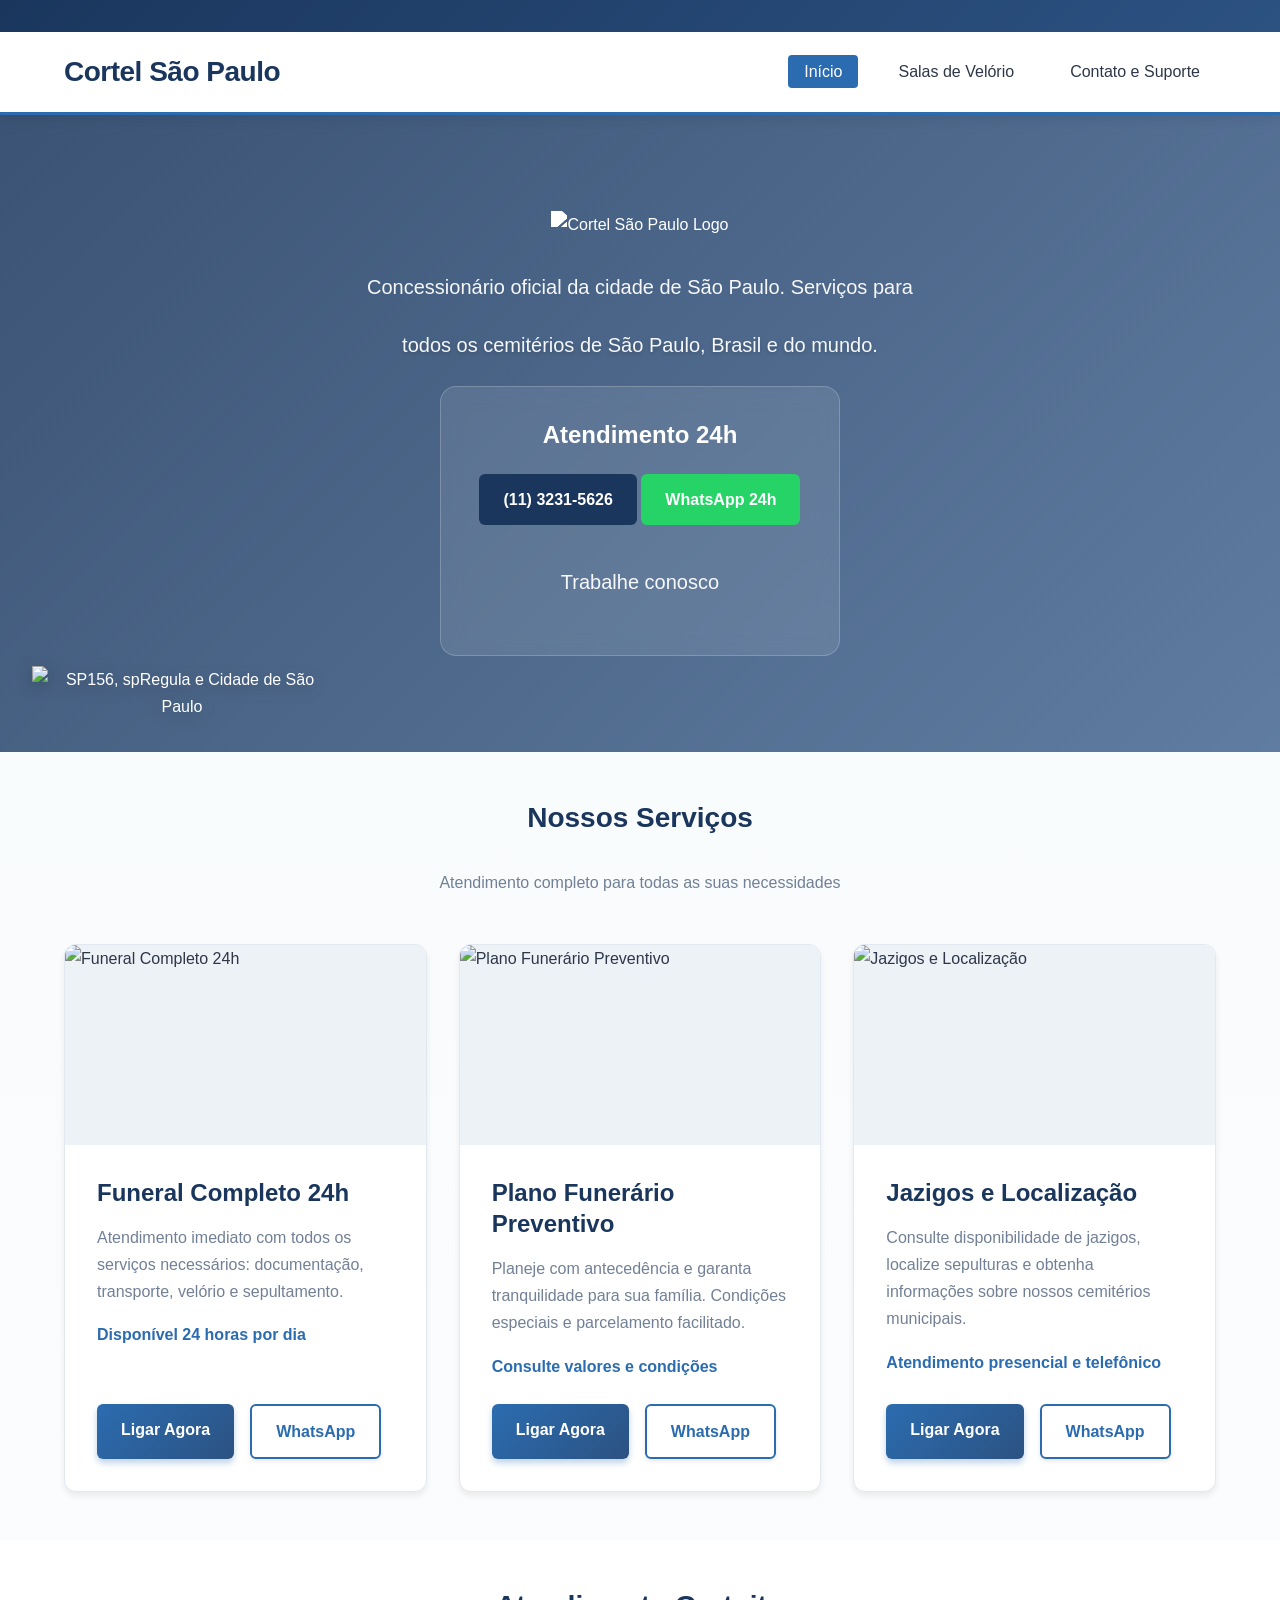
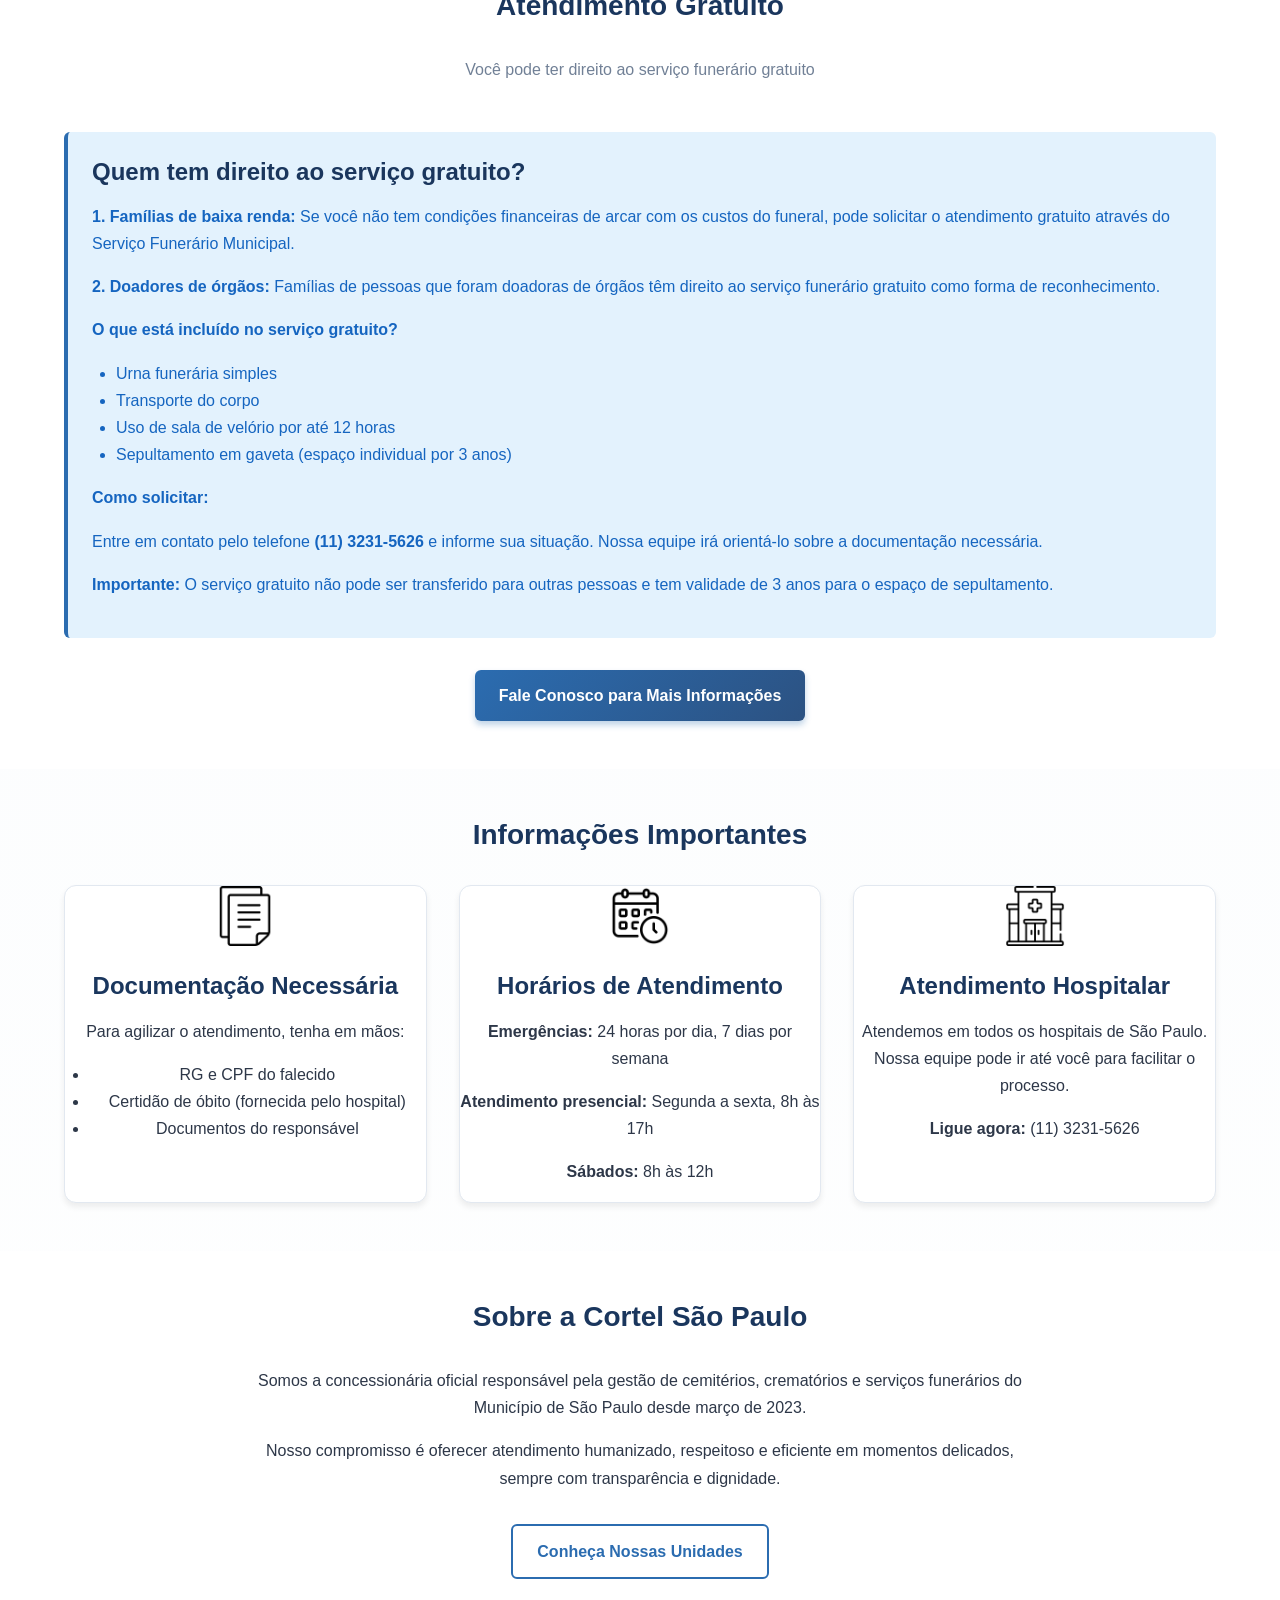
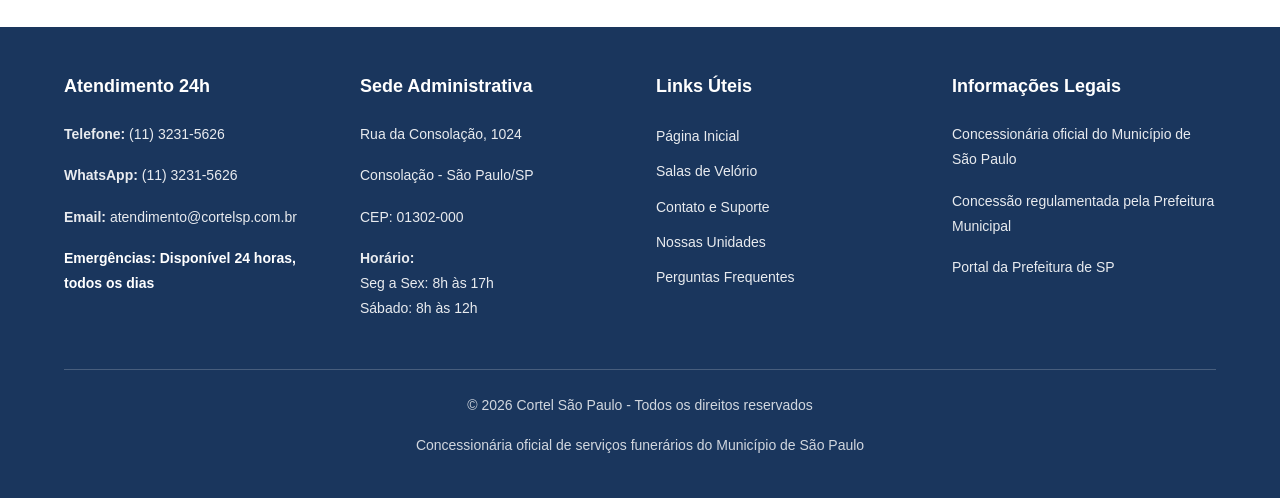
==== index.html @ e020be6f "The First Commit" ====
<!DOCTYPE html>
<html lang="pt-BR">
<head>
    <meta charset="UTF-8">
    <meta name="viewport" content="width=device-width, initial-scale=1.0">
    <meta name="description" content="Cortel São Paulo - Serviços funerários com dignidade e respeito. Atendimento 24h, salas de velório e cemitérios municipais.">
    <link rel="icon" type="logo-favicon" href="https://cortel.com.br/wp-content/uploads/2025/05/cortel.png">
    <title>Cortel São Paulo - Serviços Funerários 24h</title>
    <link rel="stylesheet" href="css/styles.css">
</head>
<body>
    <!-- Header com informações de emergência visíveis -->
    <header>
        <div class="header-top">
            <div class="container">
            </div>
        </div>
        
        <div class="header-main">
            <div class="container">
                <div class="header-content">
                    <a href="index.html" class="logo">Cortel São Paulo</a>
                    
                    <button class="menu-toggle" id="menuToggle" aria-label="Abrir menu de navegação">
                        ☰
                    </button>
                    
                    <nav id="mainNav">
                        <ul>
                            <li><a href="index.html" class="active">Início</a></li>
                            <li><a href="salas-velorio.html">Salas de Velório</a></li>
                            <li><a href="contato.html">Contato e Suporte</a></li>
                        </ul>
                    </nav>
                </div>
            </div>
        </div>
    </header>

    <!-- Hero Section com Imagem de São Paulo -->
    <section class="hero hero-home">
        <div class="hero-overlay"></div>
        <div class="container">
            <div class="hero-logo">
                <img src="https://pages.greatpages.com.br/funeraria.cortelsp.com.br-siteoficial/1771962495/imagens/desktop/3347356_1_175933229168dd47c389d49968148002.svg" alt="Cortel São Paulo Logo" class="logo-image">
            </div>
            <p class="hero-subtitle">Concessionário oficial da cidade de São Paulo. Serviços para</p>
            <p class="hero-highlight">todos os cemitérios de São Paulo, Brasil e do mundo.</p>
            
            <div class="hero-cta-box">
                <h3>Atendimento 24h</h3>
                <a href="tel:1132315626" class="btn btn-hero-primary">(11) 3231-5626</a>
                <a href="https://wa.me/551132315626" class="btn btn-hero-secondary" target="_blank">WhatsApp 24h</a>
                <p class="hero-cta-footer">Trabalhe conosco</p>
            </div>
        </div>
        
        <!-- Selos Institucionais Oficiais -->
        <div class="hero-badges-official">
            <img src="https://pages.greatpages.com.br/funeraria.cortelsp.com.br-siteoficial/1771962495/imagens/desktop/3347356_1_175933229168dd47c38a7f0438241953.png" alt="SP156, spRegula e Cidade de São Paulo" class="badges-image">
        </div>
    </section>

    <!-- Serviços Principais - CTAs Consistentes (Resolve violação #04) -->
    <section>
        <div class="container">
            <h2 class="section-title">Nossos Serviços</h2>
            <p class="section-subtitle">Atendimento completo para todas as suas necessidades</p>
            
            <div class="servicos-grid">
                <!-- Card 1: Funeral Completo -->
                <div class="servico-card">
                    <div class="servico-image">
                        <img src="https://cortelsp.com.br/wp-content/uploads/2024/09/Servico-Funerario-24h-Atendimento-em-todas-as-regioes-e-cemiterios-da-cidade-de-Sao-Paulo-1.png" alt="Funeral Completo 24h" class="card-image">
                    </div>
                    <div class="servico-content">
                        <h3>Funeral Completo 24h</h3>
                        <p>Atendimento imediato com todos os serviços necessários: documentação, transporte, velório e sepultamento.</p>
                        <p class="servico-destaque">Disponível 24 horas por dia</p>
                        <div class="btn-group">
                            <a href="tel:1132315626" class="btn btn-primary">Ligar Agora</a>
                            <a href="https://wa.me/551132315626" class="btn btn-secondary" target="_blank">WhatsApp</a>
                        </div>
                    </div>
                </div>

                <!-- Card 2: Plano Preventivo -->
                <div class="servico-card">
                    <div class="servico-image">
                        <img src="https://encrypted-tbn0.gstatic.com/images?q=tbn:ANd9GcTNjcQSMBar0kdFXKbkwDCi9DPhVMmVzUhusQ&s" alt="Plano Funerário Preventivo" class="card-image">
                    </div>
                    <div class="servico-content">
                        <h3>Plano Funerário Preventivo</h3>
                        <p>Planeje com antecedência e garanta tranquilidade para sua família. Condições especiais e parcelamento facilitado.</p>
                        <p class="servico-destaque">Consulte valores e condições</p>
                        <div class="btn-group">
                            <a href="tel:1132315626" class="btn btn-primary">Ligar Agora</a>
                            <a href="https://wa.me/551132315626" class="btn btn-secondary" target="_blank">WhatsApp</a>
                        </div>
                    </div>
                </div>

                <!-- Card 3: Jazigos -->
                <div class="servico-card">
                    <div class="servico-image">
                        <img src="https://cortel.com.br/wp-content/uploads/2020/07/FOTO-ANDRE-TELLES-6758-CEMITERIO-DA-BPENITENCIA-03-JAN-2018-1-1.png" alt="Jazigos e Localização" class="card-image">
                    </div>
                    <div class="servico-content">
                        <h3>Jazigos e Localização</h3>
                        <p>Consulte disponibilidade de jazigos, localize sepulturas e obtenha informações sobre nossos cemitérios municipais.</p>
                        <p class="servico-destaque">Atendimento presencial e telefônico</p>
                        <div class="btn-group">
                            <a href="tel:1132315626" class="btn btn-primary">Ligar Agora</a>
                            <a href="https://wa.me/551132315626" class="btn btn-secondary" target="_blank">WhatsApp</a>
                        </div>
                    </div>
                </div>
            </div>
        </div>
    </section>

    <!-- Informações sobre Gratuidade - Linguagem Clara (Resolve violação #03) -->
    <section style="background-color: #fff;">
        <div class="container">
            <h2 class="section-title">Atendimento Gratuito</h2>
            <p class="section-subtitle">Você pode ter direito ao serviço funerário gratuito</p>
            
            <div class="alerta alerta-info">
                <h3>Quem tem direito ao serviço gratuito?</h3>
                <p><strong>1. Famílias de baixa renda:</strong> Se você não tem condições financeiras de arcar com os custos do funeral, pode solicitar o atendimento gratuito através do Serviço Funerário Municipal.</p>
                
                <p><strong>2. Doadores de órgãos:</strong> Famílias de pessoas que foram doadoras de órgãos têm direito ao serviço funerário gratuito como forma de reconhecimento.</p>
                
                <p><strong>O que está incluído no serviço gratuito?</strong></p>
                <ul style="margin-left: 1.5rem; margin-bottom: 1rem;">
                    <li>Urna funerária simples</li>
                    <li>Transporte do corpo</li>
                    <li>Uso de sala de velório por até 12 horas</li>
                    <li>Sepultamento em gaveta (espaço individual por 3 anos)</li>
                </ul>
                
                <p><strong>Como solicitar:</strong></p>
                <p>Entre em contato pelo telefone <strong>(11) 3231-5626</strong> e informe sua situação. Nossa equipe irá orientá-lo sobre a documentação necessária.</p>
                
                <p style="margin-top: 1rem;"><strong>Importante:</strong> O serviço gratuito não pode ser transferido para outras pessoas e tem validade de 3 anos para o espaço de sepultamento.</p>
            </div>
            
            <div style="text-align: center; margin-top: 2rem;">
                <a href="contato.html" class="btn btn-primary">Fale Conosco para Mais Informações</a>
            </div>
        </div>
    </section>

    <!-- Informações Importantes -->
    <section>
        <div class="container">
            <h2 class="section-title">Informações Importantes</h2>
            
            <div class="servicos-grid">
                <div class="servico-card info-card">
                    <img src="assets/images/file.png" alt="Ícone Documento" class="info-icon">
                    <h3>Documentação Necessária</h3>
                    <p>Para agilizar o atendimento, tenha em mãos:</p>
                    <ul style="margin-left: 1.5rem;">
                        <li>RG e CPF do falecido</li>
                        <li>Certidão de óbito (fornecida pelo hospital)</li>
                        <li>Documentos do responsável</li>
                    </ul>
                </div>

                <div class="servico-card info-card">
                    <img src="assets/images/schedule.png" alt="Ícone Relógio" class="info-icon">
                    <h3>Horários de Atendimento</h3>
                    <p><strong>Emergências:</strong> 24 horas por dia, 7 dias por semana</p>
                    <p><strong>Atendimento presencial:</strong> Segunda a sexta, 8h às 17h</p>
                    <p><strong>Sábados:</strong> 8h às 12h</p>
                </div>

                <div class="servico-card info-card">
                    <img src="assets/images/hospital.png" alt="Ícone Hospital" class="info-icon">
                    <h3>Atendimento Hospitalar</h3>
                    <p>Atendemos em todos os hospitais de São Paulo. Nossa equipe pode ir até você para facilitar o processo.</p>
                    <p><strong>Ligue agora:</strong> (11) 3231-5626</p>
                </div>
            </div>
        </div>
    </section>

    <!-- Sobre a Cortel - Conteúdo Reduzido (Resolve violação #08) -->
    <section style="background-color: #fff;">
        <div class="container">
            <h2 class="section-title">Sobre a Cortel São Paulo</h2>
            <div style="max-width: 800px; margin: 0 auto; text-align: center;">
                <p>Somos a concessionária oficial responsável pela gestão de cemitérios, crematórios e serviços funerários do Município de São Paulo desde março de 2023.</p>
                <p>Nosso compromisso é oferecer atendimento humanizado, respeitoso e eficiente em momentos delicados, sempre com transparência e dignidade.</p>
                <div style="margin-top: 2rem;">
                    <a href="contato.html" class="btn btn-outline">Conheça Nossas Unidades</a>
                </div>
            </div>
        </div>
    </section>

    <!-- Footer Completo (Resolve violação #10) -->
    <footer>
        <div class="container">
            <div class="footer-content">
                <!-- Contato de Emergência -->
                <div class="footer-section">
                    <h3>Atendimento 24h</h3>
                    <p><strong>Telefone:</strong> (11) 3231-5626</p>
                    <p><strong>WhatsApp:</strong> (11) 3231-5626</p>
                    <p><strong>Email:</strong> atendimento@cortelsp.com.br</p>
                    <p style="margin-top: 1rem; color: #fff; font-weight: 600;">
                        Emergências: Disponível 24 horas, todos os dias
                    </p>
                </div>

                <!-- Endereço Principal -->
                <div class="footer-section">
                    <h3>Sede Administrativa</h3>
                    <p>Rua da Consolação, 1024</p>
                    <p>Consolação - São Paulo/SP</p>
                    <p>CEP: 01302-000</p>
                    <p style="margin-top: 1rem;">
                        <strong>Horário:</strong><br>
                        Seg a Sex: 8h às 17h<br>
                        Sábado: 8h às 12h
                    </p>
                </div>

                <!-- Links Úteis -->
                <div class="footer-section">
                    <h3>Links Úteis</h3>
                    <ul>
                        <li><a href="index.html">Página Inicial</a></li>
                        <li><a href="salas-velorio.html">Salas de Velório</a></li>
                        <li><a href="contato.html">Contato e Suporte</a></li>
                        <li><a href="contato.html#localizacao">Nossas Unidades</a></li>
                        <li><a href="contato.html#faq">Perguntas Frequentes</a></li>
                    </ul>
                </div>

                <!-- Informações Legais -->
                <div class="footer-section">
                    <h3>Informações Legais</h3>
                    <p>Concessionária oficial do Município de São Paulo</p>
                    <p>Concessão regulamentada pela Prefeitura Municipal</p>
                    <p style="margin-top: 1rem;">
                        <a href="https://www.prefeitura.sp.gov.br" target="_blank">Portal da Prefeitura de SP</a>
                    </p>
                </div>
            </div>

            <div class="footer-bottom">
                <p>&copy; 2026 Cortel São Paulo - Todos os direitos reservados</p>
                <p>Concessionária oficial de serviços funerários do Município de São Paulo</p>
            </div>
        </div>
    </footer>

    <script src="js/main.js"></script>
</body>
</html>
---- css/styles.css ----
/* ===================================
   CortelSP 2.0 - Redesign Heurístico
   Estilos Globais - Layout Melhorado
   =================================== */

/* Reset e Base */
* {
    margin: 0;
    padding: 0;
    box-sizing: border-box;
}

:root {
    /* Paleta de cores moderna e elegante */
    --cor-primaria: #1a365d;
    --cor-secundaria: #2c5282;
    --cor-destaque: #2b6cb0;
    --cor-destaque-hover: #2c5282;
    --cor-texto: #2d3748;
    --cor-texto-claro: #718096;
    --cor-fundo: #f7fafc;
    --cor-fundo-alt: #edf2f7;
    --cor-branco: #ffffff;
    --cor-borda: #e2e8f0;
    --cor-sucesso: #38a169;
    --cor-alerta: #e53e3e;
    --cor-gradiente-1: #1a365d;
    --cor-gradiente-2: #2c5282;
    
    /* Tipografia */
    --fonte-principal: 'Segoe UI', Tahoma, Geneva, Verdana, sans-serif;
    --tamanho-base: 16px;
    --tamanho-grande: 1.5rem;
    --tamanho-medio: 1.125rem;
    --tamanho-pequeno: 0.875rem;
    
    /* Espaçamentos */
    --espacamento-xs: 0.5rem;
    --espacamento-sm: 1rem;
    --espacamento-md: 1.5rem;
    --espacamento-lg: 2rem;
    --espacamento-xl: 3rem;
    
    /* Sombras */
    --sombra-leve: 0 2px 4px rgba(0,0,0,0.1);
    --sombra-media: 0 4px 8px rgba(0,0,0,0.15);

/* Cards de Informações com ícones */
.info-card {
    text-align: center;
}

.info-icon {
    width: 60px;
    height: 60px;
    margin: 0 auto 1.5rem;
    display: block;
    transition: transform 0.3s ease;
}

.info-card:hover .info-icon {
    transform: scale(1.1);
}

}

body {
    font-family: var(--fonte-principal);
    font-size: var(--tamanho-base);
    line-height: 1.7;
    color: var(--cor-texto);
    background: linear-gradient(to bottom, var(--cor-fundo) 0%, var(--cor-branco) 100%);
    min-height: 100vh;
}

/* Tipografia */
h1, h2, h3, h4, h5, h6 {
    color: var(--cor-primaria);
    font-weight: 600;
    line-height: 1.3;
    margin-bottom: var(--espacamento-sm);
}

h1 { font-size: 2rem; }
h2 { font-size: 1.75rem; }
h3 { font-size: 1.5rem; }
h4 { font-size: 1.25rem; }

p {
    margin-bottom: var(--espacamento-sm);
}

a {
    color: var(--cor-destaque);
    text-decoration: none;
    transition: color 0.3s ease;
}

a:hover {
    color: var(--cor-primaria);
    text-decoration: underline;
}

/* Container */
.container {
    max-width: 1200px;
    margin: 0 auto;
    padding: 0 var(--espacamento-md);
}

/* Header e Navegação - Design Melhorado */
header {
    background-color: var(--cor-branco);
    box-shadow: 0 4px 12px rgba(0, 0, 0, 0.08);
    position: sticky;
    top: 0;
    z-index: 1000;
    border-bottom: 3px solid var(--cor-destaque);
}

.header-top {
    background: linear-gradient(135deg, var(--cor-gradiente-1) 0%, var(--cor-gradiente-2) 100%);
    color: var(--cor-branco);
    padding: var(--espacamento-sm) 0;
    font-size: var(--tamanho-pequeno);
}

.header-top .container {
    display: flex;
    justify-content: space-between;
    align-items: center;
    flex-wrap: wrap;
}

.emergencia {
    display: flex;
    align-items: center;
    gap: var(--espacamento-xs);
    font-weight: 600;
}

.emergencia-icon {
    font-size: 1.2rem;
}

.header-main {
    padding: var(--espacamento-sm) 0;
}

.header-content {
    display: flex;
    justify-content: space-between;
    align-items: center;
}

.logo {
    font-size: 1.75rem;
    font-weight: 800;
    color: var(--cor-primaria);
    letter-spacing: -0.5px;
    transition: all 0.3s ease;
}

.logo:hover {
    text-decoration: none;
    color: var(--cor-destaque);
    transform: scale(1.02);
}

nav ul {
    display: flex;
    list-style: none;
    gap: var(--espacamento-md);
}

nav a {
    color: var(--cor-texto);
    font-weight: 500;
    padding: var(--espacamento-xs) var(--espacamento-sm);
    border-radius: 4px;
    transition: all 0.3s ease;
}

nav a:hover,
nav a.active {
    background-color: var(--cor-destaque);
    color: var(--cor-branco);
    text-decoration: none;
}

/* Menu Mobile */
.menu-toggle {
    display: none;
    background: none;
    border: none;
    font-size: 1.5rem;
    cursor: pointer;
    color: var(--cor-primaria);
}

/* Hero Section - Design Moderno com Imagem */
.hero {
    background: linear-gradient(135deg, var(--cor-gradiente-1) 0%, var(--cor-gradiente-2) 100%);
    color: var(--cor-branco);
    padding: 4rem 0;
    text-align: center;
    position: relative;
    overflow: hidden;
}

.hero-home {
    background: url('https://pages.greatpages.com.br/funeraria.cortelsp.com.br-siteoficial/1771962495/imagens/desktop/3347356_1_175933229168dd47c3885c6.jpg') center/cover no-repeat;
    min-height: 600px;
    display: flex;
    align-items: center;
    padding: 6rem 0;
}

.hero-overlay {
    position: absolute;
    top: 0;
    left: 0;
    right: 0;
    bottom: 0;
    background: linear-gradient(135deg, rgba(26, 54, 93, 0.85) 0%, rgba(44, 82, 130, 0.75) 100%);
    z-index: 1;
}

.hero .container {
    position: relative;
    z-index: 2;
}

.hero-logo {
    display: flex;
    align-items: center;
    justify-content: center;
    margin-bottom: 2rem;
}

.logo-image {
    max-width: 250px;
    height: auto;
    filter: brightness(0) invert(1);
    transition: transform 0.3s ease;
}

.logo-image:hover {
    transform: scale(1.05);
}

.hero h1 {
    color: var(--cor-branco);
    font-size: 3.5rem;
    margin-bottom: var(--espacamento-md);
    font-weight: 800;
    letter-spacing: -1px;
    text-shadow: 0 4px 8px rgba(0,0,0,0.3);
}

.hero-subtitle {
    font-size: 1.25rem;
    margin-bottom: 0.5rem;
    opacity: 0.95;
    font-weight: 300;
}

.hero-highlight {
    font-size: 1.5rem;
    margin-bottom: 3rem;
    font-weight: 600;
    text-shadow: 0 2px 4px rgba(0,0,0,0.2);
}

.hero-cta-box {
    background: rgba(255, 255, 255, 0.1);
    backdrop-filter: blur(10px);
    border-radius: 16px;
    padding: 2rem;
    max-width: 400px;
    margin: 0 auto;
    border: 1px solid rgba(255, 255, 255, 0.2);
}

.hero-cta-box h3 {
    color: var(--cor-branco);
    font-size: 1.5rem;
    margin-bottom: 1.5rem;
    font-weight: 600;
}

.btn-hero-primary {
    background: #1a365d;
    color: var(--cor-branco);
    padding: 1rem 2rem;
    font-size: 1.25rem;
    font-weight: 700;
    border-radius: 50px;
    display: block;
    margin-bottom: 1rem;
    border: 2px solid var(--cor-branco);
    transition: all 0.3s ease;
}

.btn-hero-primary:hover {
    background: var(--cor-branco);
    color: #1a365d;
    transform: translateY(-2px);
    box-shadow: 0 8px 16px rgba(0,0,0,0.3);
}

.btn-hero-secondary {
    background: #25d366;
    color: var(--cor-branco);
    padding: 1rem 2rem;
    font-size: 1.125rem;
    font-weight: 600;
    border-radius: 50px;
    display: block;
    transition: all 0.3s ease;
}

.btn-hero-secondary:hover {
    background: #20bd5a;
    transform: translateY(-2px);
    box-shadow: 0 8px 16px rgba(0,0,0,0.3);
}

.hero-cta-footer {
    margin-top: 1.5rem;
    font-size: 0.875rem;
    opacity: 0.9;
    cursor: pointer;
    transition: opacity 0.3s ease;
}

.hero-cta-footer:hover {
    opacity: 1;
    text-decoration: underline;
}

.hero p {
    font-size: 1.25rem;
    margin-bottom: var(--espacamento-md);
    opacity: 0.95;
    font-weight: 300;
}

/* Selos Institucionais Oficiais no Hero */
.hero-badges-official {
    position: absolute;
    bottom: 2rem;
    left: 2rem;
    z-index: 3;
    transition: transform 0.3s ease;
}

.hero-badges-official:hover {
    transform: scale(1.05);
}

.badges-image {
    max-width: 300px;
    height: auto;
    display: block;
    filter: drop-shadow(0 4px 8px rgba(0, 0, 0, 0.2));
}

/* Seções */
section {
    padding: var(--espacamento-xl) 0;
}

.section-title {
    text-align: center;
    margin-bottom: var(--espacamento-lg);
}

.section-subtitle {
    text-align: center;
    color: var(--cor-texto-claro);
    margin-bottom: var(--espacamento-xl);
}

/* Cards de Serviços */
.servicos-grid {
    display: grid;
    grid-template-columns: repeat(auto-fit, minmax(300px, 1fr));
    gap: var(--espacamento-lg);
    margin-top: var(--espacamento-lg);
}

.servico-card {
    background: var(--cor-branco);
    border-radius: 12px;
    box-shadow: 0 4px 6px rgba(0, 0, 0, 0.07);
    transition: all 0.3s cubic-bezier(0.4, 0, 0.2, 1);
    border: 1px solid var(--cor-borda);
    overflow: hidden;
    display: flex;
    flex-direction: column;
}

.servico-card:hover {
    transform: translateY(-8px);
    box-shadow: 0 12px 24px rgba(0, 0, 0, 0.15);
    border-color: var(--cor-destaque);
}

/* Imagem no topo do card */
.servico-image {
    width: 100%;
    height: 200px;
    overflow: hidden;
    position: relative;
    background: var(--cor-fundo-alt);
}

.card-image {
    width: 100%;
    height: 100%;
    object-fit: cover;
    transition: transform 0.3s ease;
}

.servico-card:hover .card-image {
    transform: scale(1.05);
}

/* Conteúdo do card */
.servico-content {
    padding: var(--espacamento-lg);
    flex: 1;
    display: flex;
    flex-direction: column;
}

.servico-content h3 {
    margin-bottom: var(--espacamento-sm);
    color: var(--cor-primaria);
}

.servico-content p {
    color: var(--cor-texto-claro);
    margin-bottom: var(--espacamento-sm);
    flex: 1;
}

.servico-destaque {
    font-weight: 600;
    color: var(--cor-destaque) !important;
    margin-bottom: var(--espacamento-md) !important;
}

.servico-content .btn-group {
    margin-top: auto;
}

/* Botões - CTAs Consistentes (Resolve violação #04) */
.btn {
    display: inline-block;
    padding: 12px 24px;
    font-size: var(--tamanho-base);
    font-weight: 600;
    text-align: center;
    text-decoration: none;
    border-radius: 6px;
    border: none;
    cursor: pointer;
    transition: all 0.3s ease;
    min-width: 44px; /* Acessibilidade mobile */
    min-height: 44px;
}

.btn-primary {
    background: linear-gradient(135deg, var(--cor-destaque) 0%, var(--cor-destaque-hover) 100%);
    color: var(--cor-branco);
    box-shadow: 0 4px 6px rgba(43, 108, 176, 0.3);
}

.btn-primary:hover {
    background: linear-gradient(135deg, var(--cor-destaque-hover) 0%, var(--cor-primaria) 100%);
    text-decoration: none;
    transform: translateY(-2px);
    box-shadow: 0 6px 12px rgba(43, 108, 176, 0.4);
}

.btn-secondary {
    background: var(--cor-branco);
    color: var(--cor-destaque);
    border: 2px solid var(--cor-destaque);
    box-shadow: 0 2px 4px rgba(0, 0, 0, 0.1);
}

.btn-secondary:hover {
    background: var(--cor-destaque);
    color: var(--cor-branco);
    text-decoration: none;
    transform: translateY(-2px);
    box-shadow: 0 4px 8px rgba(43, 108, 176, 0.3);
}

.btn-outline {
    background-color: transparent;
    border: 2px solid var(--cor-destaque);
    color: var(--cor-destaque);
}

.btn-outline:hover {
    background-color: var(--cor-destaque);
    color: var(--cor-branco);
    text-decoration: none;
}

.btn-group {
    display: flex;
    gap: var(--espacamento-sm);
    flex-wrap: wrap;
}

/* Informações de Contato - Labels Claros (Resolve violação #07) */
.contato-info {
    background: var(--cor-branco);
    padding: var(--espacamento-lg);
    border-radius: 8px;
    box-shadow: var(--sombra-leve);
    margin-bottom: var(--espacamento-md);
}

.contato-item {
    display: flex;
    align-items: flex-start;
    gap: var(--espacamento-sm);
    margin-bottom: var(--espacamento-md);
    padding: var(--espacamento-sm);
    border-left: 3px solid var(--cor-destaque);
}

.contato-item:last-child {
    margin-bottom: 0;
}

.contato-icon {
    font-size: 1.5rem;
    color: var(--cor-destaque);
    min-width: 30px;
}

.contato-detalhes h4 {
    margin-bottom: var(--espacamento-xs);
    color: var(--cor-primaria);
}

.contato-detalhes p {
    margin-bottom: var(--espacamento-xs);
    color: var(--cor-texto-claro);
}

.contato-detalhes strong {
    color: var(--cor-texto);
    font-size: var(--tamanho-medio);
}

/* Grid de Localização */
.localizacao-grid {
    display: grid;
    grid-template-columns: repeat(auto-fit, minmax(280px, 1fr));
    gap: var(--espacamento-md);
    margin-top: var(--espacamento-lg);
}

.local-card {
    background: var(--cor-branco);
    padding: var(--espacamento-md);
    border-radius: 8px;
    box-shadow: var(--sombra-leve);
}

.local-card h4 {
    color: var(--cor-primaria);
    margin-bottom: var(--espacamento-sm);
}

.local-card p {
    font-size: var(--tamanho-pequeno);
    color: var(--cor-texto-claro);
    margin-bottom: var(--espacamento-xs);
}

/* Galeria de Salas */
.galeria {
    display: grid;
    grid-template-columns: repeat(auto-fit, minmax(250px, 1fr));
    gap: var(--espacamento-md);
    margin-top: var(--espacamento-lg);
}

.galeria-item {
    position: relative;
    border-radius: 8px;
    overflow: hidden;
    box-shadow: var(--sombra-media);
    background: var(--cor-branco);
}

.galeria-imagem {
    width: 100%;
    height: 250px;
    background: linear-gradient(135deg, #e0e0e0 0%, #f5f5f5 100%);
    display: flex;
    align-items: center;
    justify-content: center;
    color: var(--cor-texto-claro);
    font-size: var(--tamanho-pequeno);
}

.galeria-info {
    padding: var(--espacamento-md);
}

.galeria-info h3 {
    font-size: var(--tamanho-medio);
    margin-bottom: var(--espacamento-xs);
}

.galeria-info p {
    font-size: var(--tamanho-pequeno);
    color: var(--cor-texto-claro);
}

/* Footer - Completo (Resolve violação #10) */
footer {
    background-color: var(--cor-primaria);
    color: var(--cor-branco);
    padding: var(--espacamento-xl) 0 var(--espacamento-md);
}

.footer-content {
    display: grid;
    grid-template-columns: repeat(auto-fit, minmax(250px, 1fr));
    gap: var(--espacamento-lg);
    margin-bottom: var(--espacamento-lg);
}

.footer-section h3 {
    color: var(--cor-branco);
    margin-bottom: var(--espacamento-md);
    font-size: var(--tamanho-medio);
}

.footer-section p,
.footer-section a {
    color: rgba(255, 255, 255, 0.9);
    font-size: var(--tamanho-pequeno);
    line-height: 1.8;
}

.footer-section a:hover {
    color: var(--cor-branco);
}

.footer-section ul {
    list-style: none;
}

.footer-section ul li {
    margin-bottom: var(--espacamento-xs);
}

.footer-bottom {
    border-top: 1px solid rgba(255, 255, 255, 0.2);
    padding-top: var(--espacamento-md);
    text-align: center;
    font-size: var(--tamanho-pequeno);
    color: rgba(255, 255, 255, 0.8);
}

/* Alertas e Avisos */
.alerta {
    padding: var(--espacamento-md);
    border-radius: 6px;
    margin-bottom: var(--espacamento-md);
    border-left: 4px solid;
}

.alerta-info {
    background-color: #e3f2fd;
    border-color: var(--cor-destaque);
    color: #1565c0;
}

.alerta-sucesso {
    background-color: #e8f5e9;
    border-color: var(--cor-sucesso);
    color: #2e7d32;
}

/* Responsividade Mobile-First */
@media (max-width: 768px) {
    :root {
        --tamanho-base: 15px;
    }
    
    .menu-toggle {
        display: block;
    }
    
    nav {
        display: none;
        position: absolute;
        top: 100%;
        left: 0;
        right: 0;
        background: var(--cor-branco);
        box-shadow: var(--sombra-media);
    }
    
    nav.active {
        display: block;
    }
    
    nav ul {
        flex-direction: column;
        gap: 0;
    }
    
    nav a {
        display: block;
        padding: var(--espacamento-md);
        border-bottom: 1px solid var(--cor-borda);
    }
    
    .hero h1 {
        font-size: 1.75rem;
    }
    
    .servicos-grid,
    .galeria,
    .localizacao-grid {
        grid-template-columns: 1fr;
    }
    
    .footer-content {
        grid-template-columns: 1fr;
    }
    
    .btn-group {
        flex-direction: column;
    }
    
    .btn {
        width: 100%;
    }
}

/* Acessibilidade */
.sr-only {
    position: absolute;
    width: 1px;
    height: 1px;
    padding: 0;
    margin: -1px;
    overflow: hidden;
    clip: rect(0, 0, 0, 0);
    white-space: nowrap;
    border-width: 0;
}

/* Estados de foco para acessibilidade */
a:focus,
button:focus,
input:focus,
textarea:focus {
    outline: 3px solid var(--cor-destaque);
    outline-offset: 2px;
}

/* Animações suaves */
@media (prefers-reduced-motion: reduce) {
    * {
        animation-duration: 0.01ms !important;
        animation-iteration-count: 1 !important;
        transition-duration: 0.01ms !important;
    }
}

/* Made with Bob */

/* Cards de Informações com placeholders para ícones */
.info-card {
    text-align: center;
}

.info-icon-placeholder {
    width: 60px;
    height: 60px;
    margin: 0 auto 1.5rem;
    border: 3px dashed var(--cor-destaque);
    border-radius: 50%;
    display: flex;
    align-items: center;
    justify-content: center;
    background: var(--cor-fundo-alt);
    transition: all 0.3s ease;
}

.info-card:hover .info-icon-placeholder {
    border-color: var(--cor-primaria);
    background: var(--cor-fundo);
    transform: scale(1.1);
}

.icon-hint {
    font-size: 0.75rem;
    color: var(--cor-texto-claro);
    font-weight: 600;
    text-align: center;
}
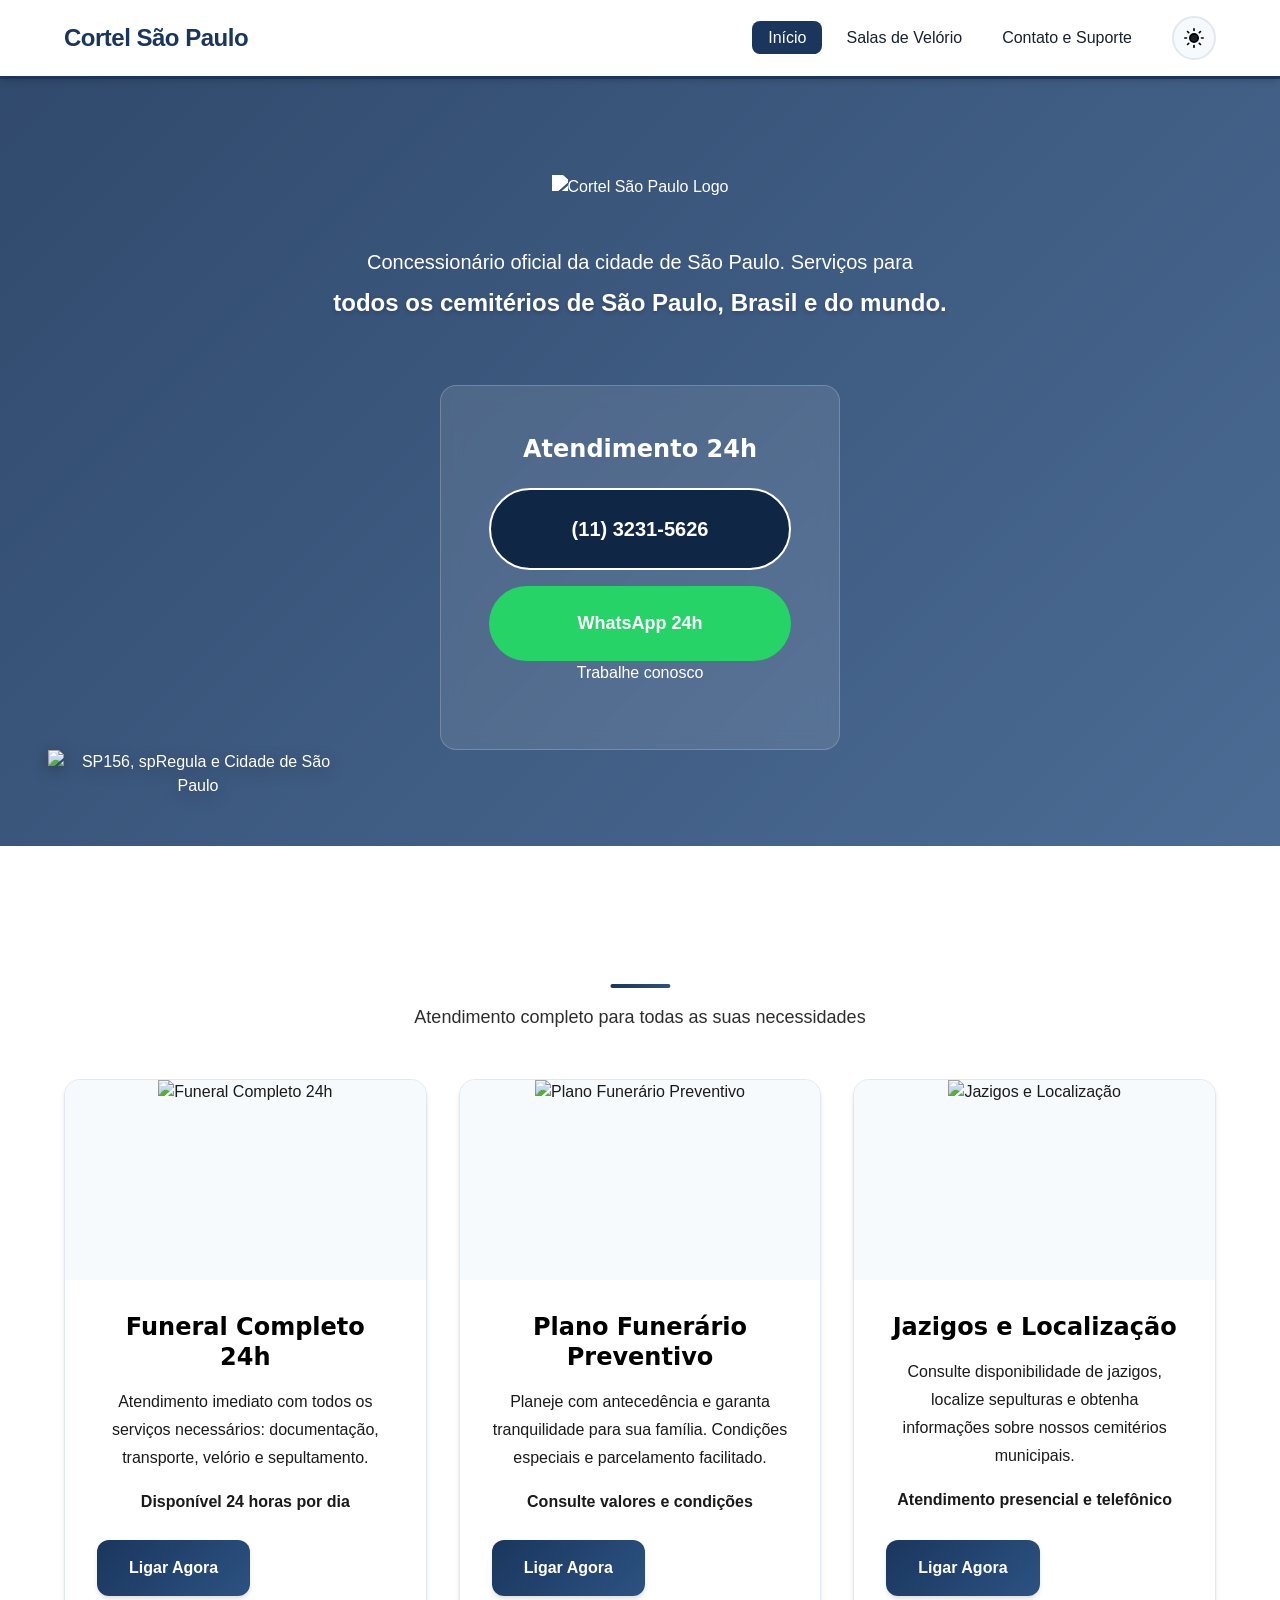
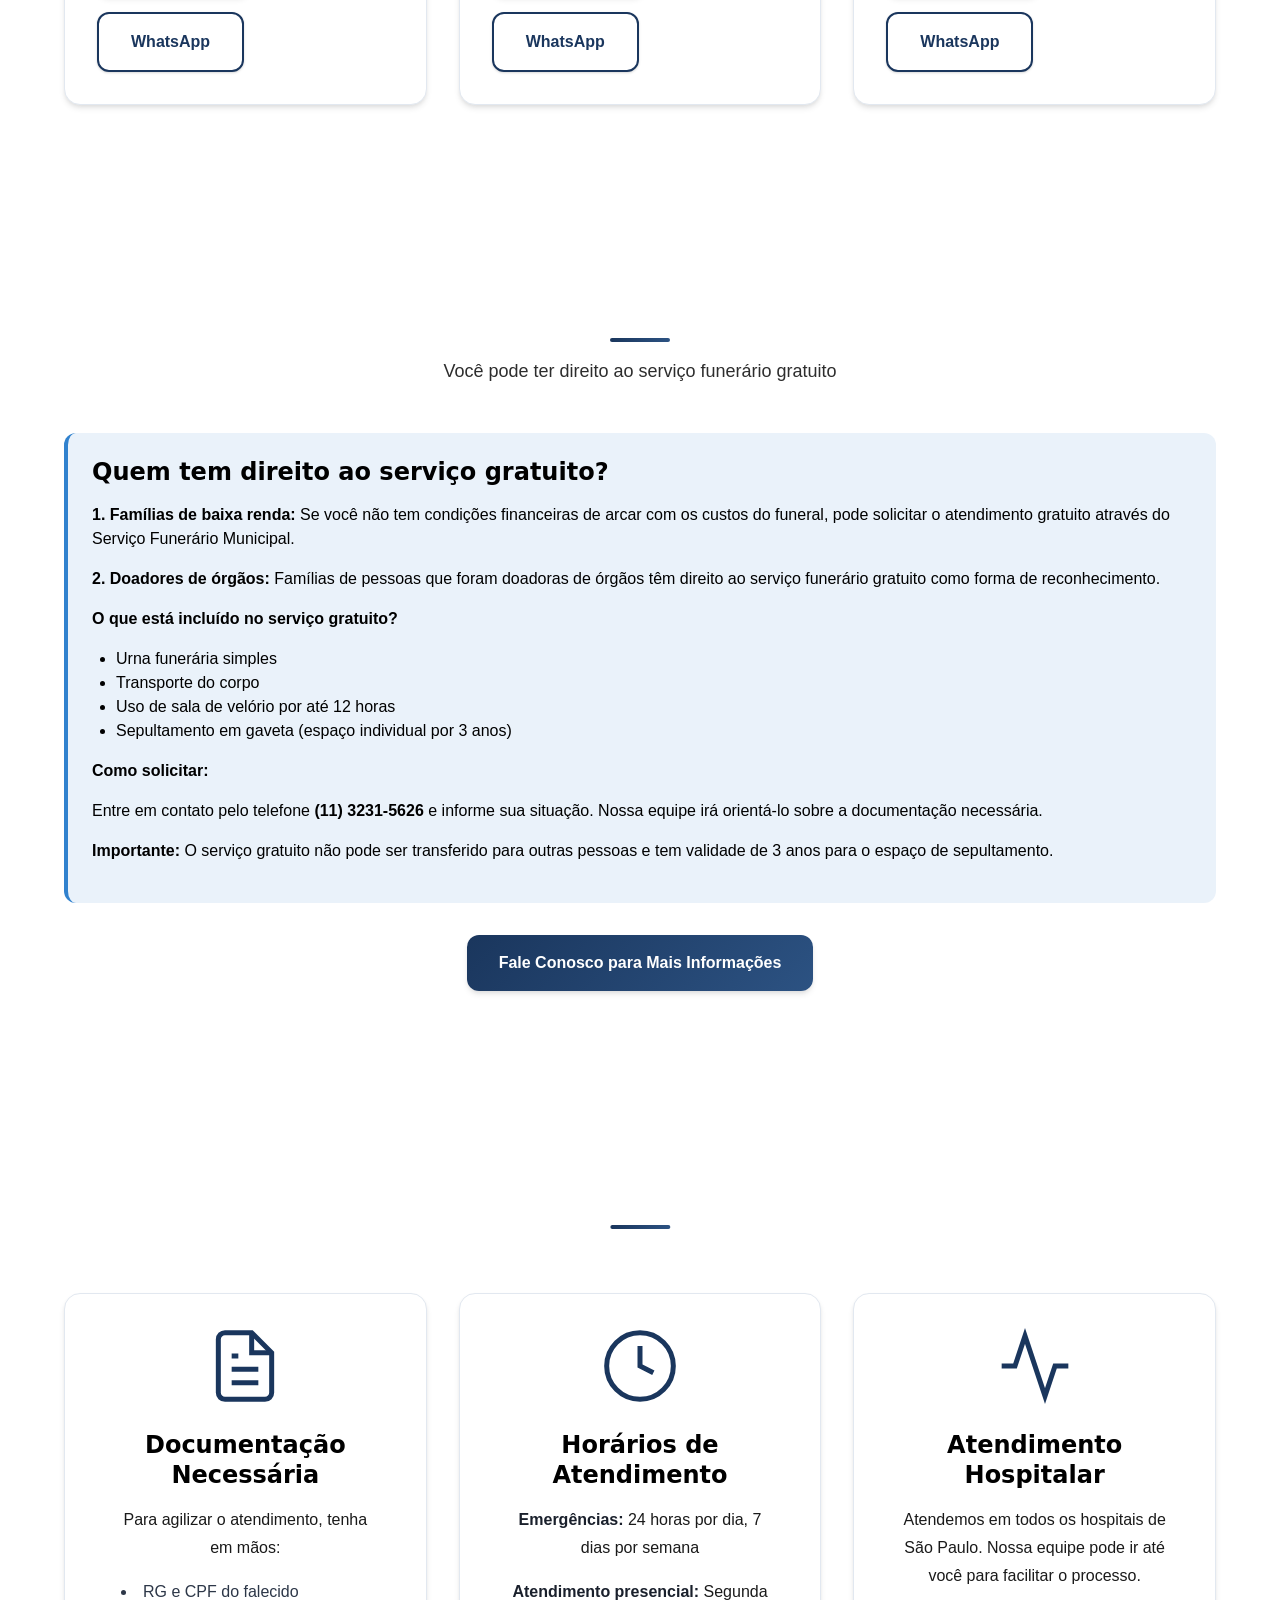
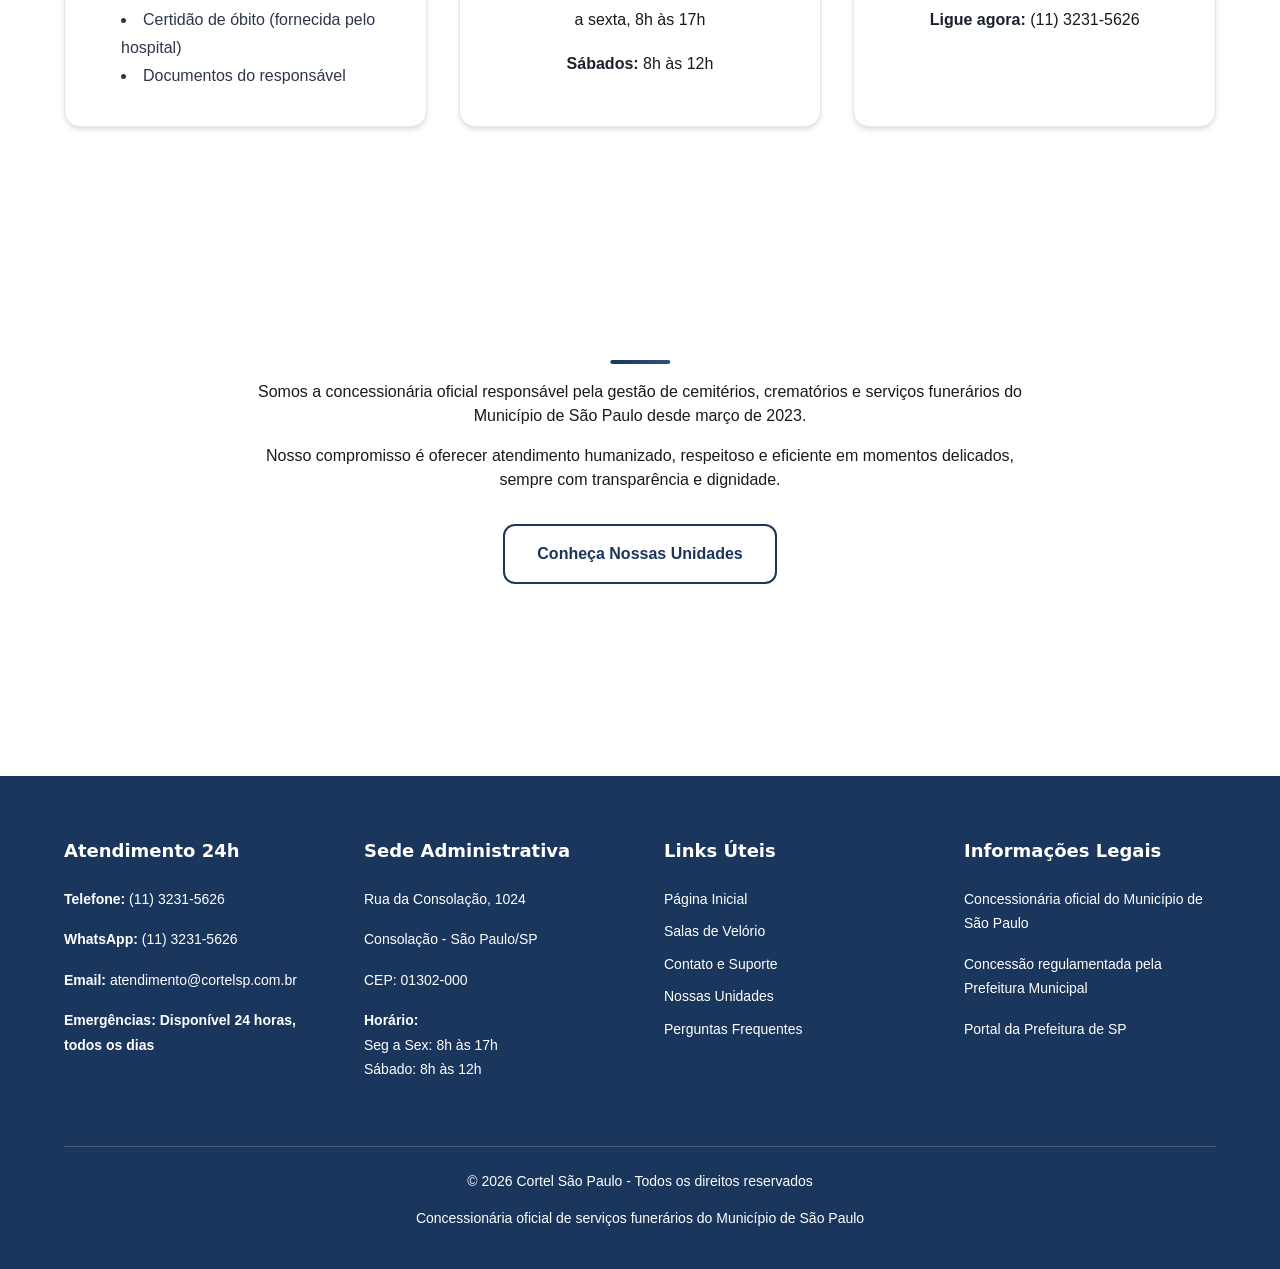
==== commit a9a1d215: "feat: atualização final do codigo" ====
--- a/index.html
+++ b/index.html
@@ -158,7 +158,13 @@
             
             <div class="servicos-grid">
                 <div class="servico-card info-card">
-                    <img src="assets/images/file.png" alt="Ícone Documento" class="info-icon">
+                    <svg class="info-icon" viewBox="0 0 24 24" fill="none" stroke="currentColor" stroke-width="2">
+                        <path d="M14 2H6a2 2 0 0 0-2 2v16a2 2 0 0 0 2 2h12a2 2 0 0 0 2-2V8z"></path>
+                        <polyline points="14 2 14 8 20 8"></polyline>
+                        <line x1="16" y1="13" x2="8" y2="13"></line>
+                        <line x1="16" y1="17" x2="8" y2="17"></line>
+                        <polyline points="10 9 9 9 8 9"></polyline>
+                    </svg>
                     <h3>Documentação Necessária</h3>
                     <p>Para agilizar o atendimento, tenha em mãos:</p>
                     <ul style="margin-left: 1.5rem;">
@@ -169,7 +175,10 @@
                 </div>
 
                 <div class="servico-card info-card">
-                    <img src="assets/images/schedule.png" alt="Ícone Relógio" class="info-icon">
+                    <svg class="info-icon" viewBox="0 0 24 24" fill="none" stroke="currentColor" stroke-width="2">
+                        <circle cx="12" cy="12" r="10"></circle>
+                        <polyline points="12 6 12 12 16 14"></polyline>
+                    </svg>
                     <h3>Horários de Atendimento</h3>
                     <p><strong>Emergências:</strong> 24 horas por dia, 7 dias por semana</p>
                     <p><strong>Atendimento presencial:</strong> Segunda a sexta, 8h às 17h</p>
@@ -177,7 +186,9 @@
                 </div>
 
                 <div class="servico-card info-card">
-                    <img src="assets/images/hospital.png" alt="Ícone Hospital" class="info-icon">
+                    <svg class="info-icon" viewBox="0 0 24 24" fill="none" stroke="currentColor" stroke-width="2">
+                        <path d="M22 12h-4l-3 9L9 3l-3 9H2"></path>
+                    </svg>
                     <h3>Atendimento Hospitalar</h3>
                     <p>Atendemos em todos os hospitais de São Paulo. Nossa equipe pode ir até você para facilitar o processo.</p>
                     <p><strong>Ligue agora:</strong> (11) 3231-5626</p>
--- a/css/styles.css
+++ b/css/styles.css
@@ -1,150 +1,254 @@
 /* ===================================
-   CortelSP 2.0 - Redesign Heurístico
-   Estilos Globais - Layout Melhorado
-   =================================== */
-
-/* Reset e Base */
-* {
+   CortelSP 3.0 - Design System Profissional
+   Dark Mode | Microinterações | Acessibilidade Avançada
+   =================================== */
+
+/* ===================================
+   DESIGN SYSTEM - Variáveis CSS
+   =================================== */
+
+:root {
+    /* Cores Primárias - Light Mode */
+    --color-primary: #1a365d;
+    --color-primary-light: #2c5282;
+    --color-primary-dark: #0f2744;
+    --color-secondary: #2b6cb0;
+    --color-accent: #3182ce;
+    
+    /* Cores de Superfície */
+    --color-background: #ffffff;
+    --color-surface: #f7fafc;
+    --color-surface-elevated: #ffffff;
+    --color-border: #e2e8f0;
+    --color-divider: #cbd5e0;
+    
+    /* Cores de Texto - Melhor contraste */
+    --color-text-primary: #1a202c;
+    --color-text-secondary: #2d3748;
+    --color-text-tertiary: #4a5568;
+    --color-text-inverse: #ffffff;
+    
+    /* Cores de Estado */
+    --color-success: #38a169;
+    --color-warning: #d69e2e;
+    --color-error: #e53e3e;
+    --color-info: #3182ce;
+    
+    /* Cores de Interação */
+    --color-hover: #edf2f7;
+    --color-active: #e2e8f0;
+    --color-focus: #3182ce;
+    
+    /* Tipografia */
+    --font-family-base: -apple-system, BlinkMacSystemFont, 'Segoe UI', Roboto, 'Helvetica Neue', Arial, sans-serif;
+    --font-family-heading: 'Segoe UI', system-ui, sans-serif;
+    
+    --font-size-xs: 0.75rem;      /* 12px */
+    --font-size-sm: 0.875rem;     /* 14px */
+    --font-size-base: 1rem;       /* 16px */
+    --font-size-lg: 1.125rem;     /* 18px */
+    --font-size-xl: 1.25rem;      /* 20px */
+    --font-size-2xl: 1.5rem;      /* 24px */
+    --font-size-3xl: 1.875rem;    /* 30px */
+    --font-size-4xl: 2.25rem;     /* 36px */
+    --font-size-5xl: 3rem;        /* 48px */
+    
+    --font-weight-normal: 400;
+    --font-weight-medium: 500;
+    --font-weight-semibold: 600;
+    --font-weight-bold: 700;
+    --font-weight-extrabold: 800;
+    
+    --line-height-tight: 1.25;
+    --line-height-normal: 1.5;
+    --line-height-relaxed: 1.75;
+    
+    /* Espaçamentos */
+    --spacing-xs: 0.25rem;    /* 4px */
+    --spacing-sm: 0.5rem;     /* 8px */
+    --spacing-md: 1rem;       /* 16px */
+    --spacing-lg: 1.5rem;     /* 24px */
+    --spacing-xl: 2rem;       /* 32px */
+    --spacing-2xl: 3rem;      /* 48px */
+    --spacing-3xl: 4rem;      /* 64px */
+    --spacing-4xl: 6rem;      /* 96px */
+    
+    /* Bordas */
+    --border-radius-sm: 0.25rem;
+    --border-radius-md: 0.5rem;
+    --border-radius-lg: 0.75rem;
+    --border-radius-xl: 1rem;
+    --border-radius-full: 9999px;
+    
+    --border-width-thin: 1px;
+    --border-width-medium: 2px;
+    --border-width-thick: 4px;
+    
+    /* Sombras */
+    --shadow-xs: 0 1px 2px 0 rgba(0, 0, 0, 0.05);
+    --shadow-sm: 0 1px 3px 0 rgba(0, 0, 0, 0.1), 0 1px 2px 0 rgba(0, 0, 0, 0.06);
+    --shadow-md: 0 4px 6px -1px rgba(0, 0, 0, 0.1), 0 2px 4px -1px rgba(0, 0, 0, 0.06);
+    --shadow-lg: 0 10px 15px -3px rgba(0, 0, 0, 0.1), 0 4px 6px -2px rgba(0, 0, 0, 0.05);
+    --shadow-xl: 0 20px 25px -5px rgba(0, 0, 0, 0.1), 0 10px 10px -5px rgba(0, 0, 0, 0.04);
+    --shadow-2xl: 0 25px 50px -12px rgba(0, 0, 0, 0.25);
+    
+    /* Transições */
+    --transition-fast: 150ms cubic-bezier(0.4, 0, 0.2, 1);
+    --transition-base: 250ms cubic-bezier(0.4, 0, 0.2, 1);
+    --transition-slow: 350ms cubic-bezier(0.4, 0, 0.2, 1);
+    --transition-bounce: 500ms cubic-bezier(0.68, -0.55, 0.265, 1.55);
+    
+    /* Z-index */
+    --z-dropdown: 1000;
+    --z-sticky: 1020;
+    --z-fixed: 1030;
+    --z-modal-backdrop: 1040;
+    --z-modal: 1050;
+    --z-popover: 1060;
+    --z-tooltip: 1070;
+}
+
+/* Dark Mode Variables */
+[data-theme="dark"] {
+    --color-primary: #63b3ed;
+    --color-primary-light: #90cdf4;
+    --color-primary-dark: #4299e1;
+    --color-secondary: #4299e1;
+    --color-accent: #63b3ed;
+    
+    --color-background: #ffffff;
+    --color-surface: #ffffff;
+    --color-surface-elevated: #ffffff;
+    --color-border: #e2e8f0;
+    --color-divider: #e2e8f0;
+    
+    /* Cores de Texto - Preto no dark mode */
+    --color-text-primary: #000000;
+    --color-text-secondary: #2d3748;
+    --color-text-tertiary: #4a5568;
+    --color-text-inverse: #ffffff;
+    
+    --color-hover: #374151;
+    --color-active: #4a5568;
+    
+    --shadow-xs: 0 1px 2px 0 rgba(0, 0, 0, 0.3);
+    --shadow-sm: 0 1px 3px 0 rgba(0, 0, 0, 0.4), 0 1px 2px 0 rgba(0, 0, 0, 0.3);
+    --shadow-md: 0 4px 6px -1px rgba(0, 0, 0, 0.4), 0 2px 4px -1px rgba(0, 0, 0, 0.3);
+    --shadow-lg: 0 10px 15px -3px rgba(0, 0, 0, 0.4), 0 4px 6px -2px rgba(0, 0, 0, 0.3);
+    --shadow-xl: 0 20px 25px -5px rgba(0, 0, 0, 0.4), 0 10px 10px -5px rgba(0, 0, 0, 0.3);
+}
+
+/* ===================================
+   RESET & BASE STYLES
+   =================================== */
+
+*, *::before, *::after {
     margin: 0;
     padding: 0;
     box-sizing: border-box;
 }
 
-:root {
-    /* Paleta de cores moderna e elegante */
-    --cor-primaria: #1a365d;
-    --cor-secundaria: #2c5282;
-    --cor-destaque: #2b6cb0;
-    --cor-destaque-hover: #2c5282;
-    --cor-texto: #2d3748;
-    --cor-texto-claro: #718096;
-    --cor-fundo: #f7fafc;
-    --cor-fundo-alt: #edf2f7;
-    --cor-branco: #ffffff;
-    --cor-borda: #e2e8f0;
-    --cor-sucesso: #38a169;
-    --cor-alerta: #e53e3e;
-    --cor-gradiente-1: #1a365d;
-    --cor-gradiente-2: #2c5282;
-    
-    /* Tipografia */
-    --fonte-principal: 'Segoe UI', Tahoma, Geneva, Verdana, sans-serif;
-    --tamanho-base: 16px;
-    --tamanho-grande: 1.5rem;
-    --tamanho-medio: 1.125rem;
-    --tamanho-pequeno: 0.875rem;
-    
-    /* Espaçamentos */
-    --espacamento-xs: 0.5rem;
-    --espacamento-sm: 1rem;
-    --espacamento-md: 1.5rem;
-    --espacamento-lg: 2rem;
-    --espacamento-xl: 3rem;
-    
-    /* Sombras */
-    --sombra-leve: 0 2px 4px rgba(0,0,0,0.1);
-    --sombra-media: 0 4px 8px rgba(0,0,0,0.15);
-
-/* Cards de Informações com ícones */
-.info-card {
-    text-align: center;
-}
-
-.info-icon {
-    width: 60px;
-    height: 60px;
-    margin: 0 auto 1.5rem;
-    display: block;
-    transition: transform 0.3s ease;
-}
-
-.info-card:hover .info-icon {
-    transform: scale(1.1);
-}
-
+html {
+    font-size: 16px;
+    scroll-behavior: smooth;
+    -webkit-font-smoothing: antialiased;
+    -moz-osx-font-smoothing: grayscale;
 }
 
 body {
-    font-family: var(--fonte-principal);
-    font-size: var(--tamanho-base);
-    line-height: 1.7;
-    color: var(--cor-texto);
-    background: linear-gradient(to bottom, var(--cor-fundo) 0%, var(--cor-branco) 100%);
+    font-family: var(--font-family-base);
+    font-size: var(--font-size-base);
+    line-height: var(--line-height-normal);
+    color: var(--color-text-primary);
+    background-color: var(--color-background);
+    transition: background-color var(--transition-base), color var(--transition-base);
     min-height: 100vh;
 }
 
-/* Tipografia */
+/* ===================================
+   TIPOGRAFIA
+   =================================== */
+
 h1, h2, h3, h4, h5, h6 {
-    color: var(--cor-primaria);
-    font-weight: 600;
-    line-height: 1.3;
-    margin-bottom: var(--espacamento-sm);
-}
-
-h1 { font-size: 2rem; }
-h2 { font-size: 1.75rem; }
-h3 { font-size: 1.5rem; }
-h4 { font-size: 1.25rem; }
+    font-family: var(--font-family-heading);
+    font-weight: var(--font-weight-bold);
+    line-height: var(--line-height-tight);
+    color: var(--color-text-primary);
+    margin-bottom: var(--spacing-md);
+}
+
+[data-theme="dark"] h1,
+[data-theme="dark"] h2,
+[data-theme="dark"] h3,
+[data-theme="dark"] h4,
+[data-theme="dark"] h5,
+[data-theme="dark"] h6 {
+    color: var(--color-text-primary);
+}
+
+h1 { font-size: var(--font-size-4xl); }
+h2 { font-size: var(--font-size-3xl); }
+h3 { font-size: var(--font-size-2xl); }
+h4 { font-size: var(--font-size-xl); }
+h5 { font-size: var(--font-size-lg); }
+h6 { font-size: var(--font-size-base); }
 
 p {
-    margin-bottom: var(--espacamento-sm);
+    margin-bottom: var(--spacing-md);
+    color: var(--color-text-secondary);
 }
 
 a {
-    color: var(--cor-destaque);
+    color: var(--color-primary);
     text-decoration: none;
-    transition: color 0.3s ease;
+    transition: color var(--transition-fast);
 }
 
 a:hover {
-    color: var(--cor-primaria);
-    text-decoration: underline;
-}
-
-/* Container */
+    color: var(--color-primary-light);
+}
+
+a:focus-visible {
+    outline: 2px solid var(--color-focus);
+    outline-offset: 2px;
+    border-radius: var(--border-radius-sm);
+}
+
+/* ===================================
+   LAYOUT
+   =================================== */
+
 .container {
+    width: 100%;
     max-width: 1200px;
     margin: 0 auto;
-    padding: 0 var(--espacamento-md);
-}
-
-/* Header e Navegação - Design Melhorado */
+    padding: 0 var(--spacing-lg);
+}
+
+section {
+    padding: var(--spacing-4xl) 0;
+}
+
+/* ===================================
+   HEADER & NAVIGATION
+   =================================== */
+
 header {
-    background-color: var(--cor-branco);
-    box-shadow: 0 4px 12px rgba(0, 0, 0, 0.08);
+    background-color: var(--color-surface-elevated);
+    box-shadow: var(--shadow-md);
     position: sticky;
     top: 0;
-    z-index: 1000;
-    border-bottom: 3px solid var(--cor-destaque);
-}
-
-.header-top {
-    background: linear-gradient(135deg, var(--cor-gradiente-1) 0%, var(--cor-gradiente-2) 100%);
-    color: var(--cor-branco);
-    padding: var(--espacamento-sm) 0;
-    font-size: var(--tamanho-pequeno);
-}
-
-.header-top .container {
-    display: flex;
-    justify-content: space-between;
-    align-items: center;
-    flex-wrap: wrap;
-}
-
-.emergencia {
-    display: flex;
-    align-items: center;
-    gap: var(--espacamento-xs);
-    font-weight: 600;
-}
-
-.emergencia-icon {
-    font-size: 1.2rem;
+    z-index: var(--z-sticky);
+    transition: all var(--transition-base);
+    border-bottom: 3px solid var(--color-primary);
+}
+
+[data-theme="dark"] header {
+    background-color: #ffffff;
 }
 
 .header-main {
-    padding: var(--espacamento-sm) 0;
+    padding: var(--spacing-md) 0;
 }
 
 .header-content {
@@ -154,58 +258,190 @@
 }
 
 .logo {
-    font-size: 1.75rem;
-    font-weight: 800;
-    color: var(--cor-primaria);
+    font-size: var(--font-size-2xl);
+    font-weight: var(--font-weight-extrabold);
+    color: var(--color-primary);
     letter-spacing: -0.5px;
-    transition: all 0.3s ease;
+    transition: all var(--transition-fast);
+    display: flex;
+    align-items: center;
+    gap: var(--spacing-sm);
+}
+
+[data-theme="dark"] .logo {
+    color: #000000;
 }
 
 .logo:hover {
-    text-decoration: none;
-    color: var(--cor-destaque);
+    color: var(--color-primary-light);
     transform: scale(1.02);
 }
 
+[data-theme="dark"] .logo:hover {
+    color: var(--color-primary);
+}
+
+.logo:focus-visible {
+    outline: 2px solid var(--color-focus);
+    outline-offset: 4px;
+}
+
+/* Dark Mode Toggle */
+.theme-toggle {
+    background: var(--color-surface);
+    border: 2px solid var(--color-border);
+    border-radius: var(--border-radius-full);
+    padding: var(--spacing-sm);
+    cursor: pointer;
+    transition: all var(--transition-base);
+    display: flex;
+    align-items: center;
+    justify-content: center;
+    width: 44px;
+    height: 44px;
+    margin-left: var(--spacing-md);
+}
+
+.theme-toggle:hover {
+    background: var(--color-hover);
+    transform: rotate(15deg) scale(1.1);
+}
+
+.theme-toggle:active {
+    transform: rotate(15deg) scale(0.95);
+}
+
+.theme-toggle:focus-visible {
+    outline: 2px solid var(--color-focus);
+    outline-offset: 2px;
+}
+
+.theme-toggle svg {
+    width: 20px;
+    height: 20px;
+    fill: var(--color-text-primary);
+    transition: all var(--transition-base);
+}
+
+/* Navigation */
 nav ul {
     display: flex;
     list-style: none;
-    gap: var(--espacamento-md);
+    gap: var(--spacing-sm);
+    align-items: center;
 }
 
 nav a {
-    color: var(--cor-texto);
-    font-weight: 500;
-    padding: var(--espacamento-xs) var(--espacamento-sm);
-    border-radius: 4px;
-    transition: all 0.3s ease;
-}
-
-nav a:hover,
+    color: var(--color-text-primary);
+    font-weight: var(--font-weight-medium);
+    padding: var(--spacing-sm) var(--spacing-md);
+    border-radius: var(--border-radius-md);
+    transition: all var(--transition-fast);
+    position: relative;
+    overflow: hidden;
+}
+
+[data-theme="dark"] nav a {
+    color: #000000;
+}
+
+nav a::before {
+    content: '';
+    position: absolute;
+    bottom: 0;
+    left: 50%;
+    width: 0;
+    height: 2px;
+    background: var(--color-primary);
+    transition: all var(--transition-base);
+    transform: translateX(-50%);
+}
+
+nav a:hover::before,
+nav a.active::before {
+    width: 80%;
+}
+
+nav a:hover {
+    background-color: var(--color-hover);
+    color: var(--color-primary);
+}
+
 nav a.active {
-    background-color: var(--cor-destaque);
-    color: var(--cor-branco);
-    text-decoration: none;
+    background-color: var(--color-primary);
+    color: var(--color-text-inverse);
+}
+
+nav a:focus-visible {
+    outline: 2px solid var(--color-focus);
+    outline-offset: 2px;
 }
 
 /* Menu Mobile */
 .menu-toggle {
     display: none;
     background: none;
-    border: none;
-    font-size: 1.5rem;
+    border: 2px solid var(--color-border);
+    border-radius: var(--border-radius-md);
+    padding: var(--spacing-sm);
     cursor: pointer;
-    color: var(--cor-primaria);
-}
-
-/* Hero Section - Design Moderno com Imagem */
+    color: var(--color-text-primary);
+    font-size: var(--font-size-2xl);
+    width: 44px;
+    height: 44px;
+    align-items: center;
+    justify-content: center;
+    transition: all var(--transition-fast);
+}
+
+[data-theme="dark"] .menu-toggle {
+    color: #000000;
+    border-color: #e2e8f0;
+}
+
+.menu-toggle:hover {
+    background: var(--color-hover);
+    border-color: var(--color-primary);
+    transform: scale(1.05);
+}
+
+.menu-toggle:active {
+    transform: scale(0.95);
+}
+
+.menu-toggle:focus-visible {
+    outline: 2px solid var(--color-focus);
+    outline-offset: 2px;
+}
+
+/* ===================================
+   HERO SECTION
+   =================================== */
+
 .hero {
-    background: linear-gradient(135deg, var(--cor-gradiente-1) 0%, var(--cor-gradiente-2) 100%);
-    color: var(--cor-branco);
-    padding: 4rem 0;
+    background: linear-gradient(135deg, var(--color-primary) 0%, var(--color-primary-light) 100%);
+    color: var(--color-text-inverse);
+    padding: var(--spacing-4xl) 0;
     text-align: center;
     position: relative;
     overflow: hidden;
+}
+
+.hero::before {
+    content: '';
+    position: absolute;
+    top: 0;
+    left: 0;
+    right: 0;
+    bottom: 0;
+    background: url('data:image/svg+xml,<svg width="100" height="100" xmlns="http://www.w3.org/2000/svg"><defs><pattern id="grid" width="100" height="100" patternUnits="userSpaceOnUse"><path d="M 100 0 L 0 0 0 100" fill="none" stroke="rgba(255,255,255,0.05)" stroke-width="1"/></pattern></defs><rect width="100%" height="100%" fill="url(%23grid)"/></svg>');
+    opacity: 0.3;
+    animation: gridMove 20s linear infinite;
+}
+
+@keyframes gridMove {
+    0% { transform: translate(0, 0); }
+    100% { transform: translate(100px, 100px); }
 }
 
 .hero-home {
@@ -213,7 +449,7 @@
     min-height: 600px;
     display: flex;
     align-items: center;
-    padding: 6rem 0;
+    padding: var(--spacing-4xl) 0;
 }
 
 .hero-overlay {
@@ -222,7 +458,7 @@
     left: 0;
     right: 0;
     bottom: 0;
-    background: linear-gradient(135deg, rgba(26, 54, 93, 0.85) 0%, rgba(44, 82, 130, 0.75) 100%);
+    background: linear-gradient(135deg, rgba(26, 54, 93, 0.9) 0%, rgba(44, 82, 130, 0.85) 100%);
     z-index: 1;
 }
 
@@ -235,14 +471,26 @@
     display: flex;
     align-items: center;
     justify-content: center;
-    margin-bottom: 2rem;
+    margin-bottom: var(--spacing-2xl);
+    animation: fadeInDown 0.8s ease-out;
+}
+
+@keyframes fadeInDown {
+    from {
+        opacity: 0;
+        transform: translateY(-30px);
+    }
+    to {
+        opacity: 1;
+        transform: translateY(0);
+    }
 }
 
 .logo-image {
     max-width: 250px;
     height: auto;
     filter: brightness(0) invert(1);
-    transition: transform 0.3s ease;
+    transition: transform var(--transition-base);
 }
 
 .logo-image:hover {
@@ -250,109 +498,78 @@
 }
 
 .hero h1 {
-    color: var(--cor-branco);
-    font-size: 3.5rem;
-    margin-bottom: var(--espacamento-md);
-    font-weight: 800;
+    color: var(--color-text-inverse);
+    font-size: var(--font-size-5xl);
+    margin-bottom: var(--spacing-lg);
+    font-weight: var(--font-weight-extrabold);
     letter-spacing: -1px;
     text-shadow: 0 4px 8px rgba(0,0,0,0.3);
+    animation: fadeInUp 0.8s ease-out 0.2s both;
+}
+
+@keyframes fadeInUp {
+    from {
+        opacity: 0;
+        transform: translateY(30px);
+    }
+    to {
+        opacity: 1;
+        transform: translateY(0);
+    }
 }
 
 .hero-subtitle {
-    font-size: 1.25rem;
-    margin-bottom: 0.5rem;
+    font-size: var(--font-size-xl);
+    margin-bottom: var(--spacing-sm);
     opacity: 0.95;
-    font-weight: 300;
+    font-weight: var(--font-weight-normal);
+    animation: fadeInUp 0.8s ease-out 0.4s both;
 }
 
 .hero-highlight {
-    font-size: 1.5rem;
-    margin-bottom: 3rem;
-    font-weight: 600;
+    font-size: var(--font-size-2xl);
+    margin-bottom: var(--spacing-3xl);
+    font-weight: var(--font-weight-semibold);
     text-shadow: 0 2px 4px rgba(0,0,0,0.2);
+    animation: fadeInUp 0.8s ease-out 0.6s both;
 }
 
 .hero-cta-box {
     background: rgba(255, 255, 255, 0.1);
     backdrop-filter: blur(10px);
-    border-radius: 16px;
-    padding: 2rem;
+    border-radius: var(--border-radius-xl);
+    padding: var(--spacing-2xl);
     max-width: 400px;
     margin: 0 auto;
     border: 1px solid rgba(255, 255, 255, 0.2);
+    animation: fadeInUp 0.8s ease-out 0.8s both;
+    transition: all var(--transition-base);
+}
+
+.hero-cta-box:hover {
+    transform: translateY(-4px);
+    box-shadow: var(--shadow-2xl);
 }
 
 .hero-cta-box h3 {
-    color: var(--cor-branco);
-    font-size: 1.5rem;
-    margin-bottom: 1.5rem;
-    font-weight: 600;
-}
-
-.btn-hero-primary {
-    background: #1a365d;
-    color: var(--cor-branco);
-    padding: 1rem 2rem;
-    font-size: 1.25rem;
-    font-weight: 700;
-    border-radius: 50px;
-    display: block;
-    margin-bottom: 1rem;
-    border: 2px solid var(--cor-branco);
-    transition: all 0.3s ease;
-}
-
-.btn-hero-primary:hover {
-    background: var(--cor-branco);
-    color: #1a365d;
-    transform: translateY(-2px);
-    box-shadow: 0 8px 16px rgba(0,0,0,0.3);
-}
-
-.btn-hero-secondary {
-    background: #25d366;
-    color: var(--cor-branco);
-    padding: 1rem 2rem;
-    font-size: 1.125rem;
-    font-weight: 600;
-    border-radius: 50px;
-    display: block;
-    transition: all 0.3s ease;
-}
-
-.btn-hero-secondary:hover {
-    background: #20bd5a;
-    transform: translateY(-2px);
-    box-shadow: 0 8px 16px rgba(0,0,0,0.3);
-}
-
-.hero-cta-footer {
-    margin-top: 1.5rem;
-    font-size: 0.875rem;
-    opacity: 0.9;
-    cursor: pointer;
-    transition: opacity 0.3s ease;
-}
-
-.hero-cta-footer:hover {
-    opacity: 1;
-    text-decoration: underline;
-}
-
-.hero p {
-    font-size: 1.25rem;
-    margin-bottom: var(--espacamento-md);
-    opacity: 0.95;
-    font-weight: 300;
-}
-
-/* Selos Institucionais Oficiais no Hero */
+    color: var(--color-text-inverse);
+    font-size: var(--font-size-2xl);
+    margin-bottom: var(--spacing-lg);
+    font-weight: var(--font-weight-semibold);
+}
+
 .hero-badges-official {
     position: absolute;
-    bottom: 2rem;
-    left: 2rem;
+    bottom: var(--spacing-2xl);
+    left: var(--spacing-2xl);
     z-index: 3;
-    transition: transform 0.3s ease;
+    transition: transform var(--transition-base);
+    animation: fadeIn 1s ease-out 1s both;
+}
+
+@keyframes fadeIn {
+    from { opacity: 0; }
+    to { opacity: 1; }
 }
 
 .hero-badges-official:hover {
@@ -363,397 +580,561 @@
     max-width: 300px;
     height: auto;
     display: block;
-    filter: drop-shadow(0 4px 8px rgba(0, 0, 0, 0.2));
-}
-
-/* Seções */
-section {
-    padding: var(--espacamento-xl) 0;
-}
-
-.section-title {
+    filter: drop-shadow(0 4px 8px rgba(0, 0, 0, 0.3));
+}
+
+/* ===================================
+   BUTTONS - Microinterações
+   =================================== */
+
+.btn {
+    display: inline-flex;
+    align-items: center;
+    justify-content: center;
+    gap: var(--spacing-sm);
+    padding: var(--spacing-md) var(--spacing-xl);
+    font-size: var(--font-size-base);
+    font-weight: var(--font-weight-semibold);
     text-align: center;
-    margin-bottom: var(--espacamento-lg);
-}
-
-.section-subtitle {
-    text-align: center;
-    color: var(--cor-texto-claro);
-    margin-bottom: var(--espacamento-xl);
-}
-
-/* Cards de Serviços */
+    text-decoration: none;
+    border-radius: var(--border-radius-lg);
+    border: none;
+    cursor: pointer;
+    transition: all var(--transition-base);
+    min-width: 44px;
+    min-height: 44px;
+    position: relative;
+    overflow: hidden;
+}
+
+.btn::before {
+    content: '';
+    position: absolute;
+    top: 50%;
+    left: 50%;
+    width: 0;
+    height: 0;
+    border-radius: 50%;
+    background: rgba(255, 255, 255, 0.3);
+    transform: translate(-50%, -50%);
+    transition: width var(--transition-base), height var(--transition-base);
+}
+
+.btn:active::before {
+    width: 300px;
+    height: 300px;
+}
+
+.btn:focus-visible {
+    outline: 2px solid var(--color-focus);
+    outline-offset: 2px;
+}
+
+.btn-primary {
+    background: linear-gradient(135deg, var(--color-primary) 0%, var(--color-primary-light) 100%);
+    color: var(--color-text-inverse);
+    box-shadow: var(--shadow-md);
+}
+
+.btn-primary:hover {
+    transform: translateY(-2px);
+    box-shadow: var(--shadow-lg);
+}
+
+.btn-primary:active {
+    transform: translateY(0);
+}
+
+.btn-secondary {
+    background: var(--color-surface-elevated);
+    color: var(--color-primary);
+    border: 2px solid var(--color-primary);
+    box-shadow: var(--shadow-sm);
+}
+
+.btn-secondary:hover {
+    background: var(--color-primary);
+    color: var(--color-text-inverse);
+    transform: translateY(-2px);
+    box-shadow: var(--shadow-md);
+}
+
+.btn-hero-primary {
+    background: var(--color-primary-dark);
+    color: var(--color-text-inverse);
+    padding: var(--spacing-lg) var(--spacing-2xl);
+    font-size: var(--font-size-xl);
+    font-weight: var(--font-weight-bold);
+    border-radius: var(--border-radius-full);
+    display: block;
+    margin-bottom: var(--spacing-md);
+    border: 2px solid var(--color-text-inverse);
+    transition: all var(--transition-bounce);
+}
+
+.btn-hero-primary:hover {
+    background: var(--color-text-inverse);
+    color: var(--color-primary-dark);
+    transform: translateY(-4px) scale(1.02);
+    box-shadow: var(--shadow-xl);
+}
+
+.btn-hero-secondary {
+    background: #25d366;
+    color: var(--color-text-inverse);
+    padding: var(--spacing-lg) var(--spacing-2xl);
+    font-size: var(--font-size-lg);
+    font-weight: var(--font-weight-semibold);
+    border-radius: var(--border-radius-full);
+    display: block;
+    transition: all var(--transition-bounce);
+}
+
+.btn-hero-secondary:hover {
+    background: #20bd5a;
+    transform: translateY(-4px) scale(1.02);
+    box-shadow: var(--shadow-xl);
+}
+
+.btn-outline {
+    background-color: transparent;
+    border: 2px solid var(--color-primary);
+    color: var(--color-primary);
+}
+
+.btn-outline:hover {
+    background-color: var(--color-primary);
+    color: var(--color-text-inverse);
+}
+
+.btn-group {
+    display: flex;
+    gap: var(--spacing-md);
+    flex-wrap: wrap;
+}
+
+/* ===================================
+   CARDS - Microinterações
+   =================================== */
+
 .servicos-grid {
     display: grid;
     grid-template-columns: repeat(auto-fit, minmax(300px, 1fr));
-    gap: var(--espacamento-lg);
-    margin-top: var(--espacamento-lg);
+    gap: var(--spacing-xl);
+    margin-top: var(--spacing-2xl);
 }
 
 .servico-card {
-    background: var(--cor-branco);
-    border-radius: 12px;
-    box-shadow: 0 4px 6px rgba(0, 0, 0, 0.07);
-    transition: all 0.3s cubic-bezier(0.4, 0, 0.2, 1);
-    border: 1px solid var(--cor-borda);
+    background: var(--color-surface-elevated);
+    border-radius: var(--border-radius-xl);
+    box-shadow: var(--shadow-md);
+    transition: all var(--transition-base);
+    border: 1px solid var(--color-border);
     overflow: hidden;
     display: flex;
     flex-direction: column;
+    position: relative;
+}
+
+.servico-card::before {
+    content: '';
+    position: absolute;
+    top: 0;
+    left: 0;
+    right: 0;
+    height: 4px;
+    background: linear-gradient(90deg, var(--color-primary), var(--color-primary-light));
+    transform: scaleX(0);
+    transition: transform var(--transition-base);
+}
+
+.servico-card:hover::before {
+    transform: scaleX(1);
 }
 
 .servico-card:hover {
     transform: translateY(-8px);
-    box-shadow: 0 12px 24px rgba(0, 0, 0, 0.15);
-    border-color: var(--cor-destaque);
-}
-
-/* Imagem no topo do card */
+    box-shadow: var(--shadow-xl);
+    border-color: var(--color-primary);
+}
+
+.servico-card:focus-within {
+    outline: 2px solid var(--color-focus);
+    outline-offset: 2px;
+}
+
 .servico-image {
     width: 100%;
     height: 200px;
     overflow: hidden;
     position: relative;
-    background: var(--cor-fundo-alt);
+    background: var(--color-surface);
 }
 
 .card-image {
     width: 100%;
     height: 100%;
     object-fit: cover;
-    transition: transform 0.3s ease;
+    transition: transform var(--transition-slow);
 }
 
 .servico-card:hover .card-image {
-    transform: scale(1.05);
-}
-
-/* Conteúdo do card */
+    transform: scale(1.1);
+}
+
 .servico-content {
-    padding: var(--espacamento-lg);
+    padding: var(--spacing-xl);
     flex: 1;
     display: flex;
     flex-direction: column;
 }
 
 .servico-content h3 {
-    margin-bottom: var(--espacamento-sm);
-    color: var(--cor-primaria);
+    margin-bottom: var(--spacing-md);
+    color: var(--color-text-primary);
+    transition: color var(--transition-fast);
+    font-weight: var(--font-weight-bold);
+}
+
+.servico-card:hover .servico-content h3 {
+    color: var(--color-primary);
 }
 
 .servico-content p {
-    color: var(--cor-texto-claro);
-    margin-bottom: var(--espacamento-sm);
+    color: var(--color-text-secondary);
+    margin-bottom: var(--spacing-md);
     flex: 1;
+    line-height: var(--line-height-relaxed);
+}
+
+[data-theme="dark"] .servico-content p {
+    color: var(--color-text-secondary);
 }
 
 .servico-destaque {
-    font-weight: 600;
-    color: var(--cor-destaque) !important;
-    margin-bottom: var(--espacamento-md) !important;
-}
-
-.servico-content .btn-group {
-    margin-top: auto;
-}
-
-/* Botões - CTAs Consistentes (Resolve violação #04) */
-.btn {
+    font-weight: var(--font-weight-semibold);
+    color: var(--color-primary) !important;
+    margin-bottom: var(--spacing-lg) !important;
+}
+
+/* ===================================
+   SECTION STYLES
+   =================================== */
+
+.section-title {
+    text-align: center;
+    margin-bottom: var(--spacing-lg);
+    position: relative;
     display: inline-block;
-    padding: 12px 24px;
-    font-size: var(--tamanho-base);
-    font-weight: 600;
+    left: 50%;
+    transform: translateX(-50%);
+}
+
+.section-title::after {
+    content: '';
+    position: absolute;
+    bottom: -8px;
+    left: 50%;
+    transform: translateX(-50%);
+    width: 60px;
+    height: 4px;
+    background: linear-gradient(90deg, var(--color-primary), var(--color-primary-light));
+    border-radius: var(--border-radius-full);
+}
+
+.section-subtitle {
     text-align: center;
-    text-decoration: none;
-    border-radius: 6px;
-    border: none;
-    cursor: pointer;
-    transition: all 0.3s ease;
-    min-width: 44px; /* Acessibilidade mobile */
-    min-height: 44px;
-}
-
-.btn-primary {
-    background: linear-gradient(135deg, var(--cor-destaque) 0%, var(--cor-destaque-hover) 100%);
-    color: var(--cor-branco);
-    box-shadow: 0 4px 6px rgba(43, 108, 176, 0.3);
-}
-
-.btn-primary:hover {
-    background: linear-gradient(135deg, var(--cor-destaque-hover) 0%, var(--cor-primaria) 100%);
-    text-decoration: none;
-    transform: translateY(-2px);
-    box-shadow: 0 6px 12px rgba(43, 108, 176, 0.4);
-}
-
-.btn-secondary {
-    background: var(--cor-branco);
-    color: var(--cor-destaque);
-    border: 2px solid var(--cor-destaque);
-    box-shadow: 0 2px 4px rgba(0, 0, 0, 0.1);
-}
-
-.btn-secondary:hover {
-    background: var(--cor-destaque);
-    color: var(--cor-branco);
-    text-decoration: none;
-    transform: translateY(-2px);
-    box-shadow: 0 4px 8px rgba(43, 108, 176, 0.3);
-}
-
-.btn-outline {
-    background-color: transparent;
-    border: 2px solid var(--cor-destaque);
-    color: var(--cor-destaque);
-}
-
-.btn-outline:hover {
-    background-color: var(--cor-destaque);
-    color: var(--cor-branco);
-    text-decoration: none;
-}
-
-.btn-group {
+    color: var(--color-text-secondary);
+    margin-bottom: var(--spacing-2xl);
+    font-size: var(--font-size-lg);
+}
+
+/* ===================================
+   ALERTS
+   =================================== */
+
+.alerta {
+    padding: var(--spacing-lg);
+    border-radius: var(--border-radius-lg);
+    margin-bottom: var(--spacing-lg);
+    border-left: 4px solid;
+    animation: slideInLeft 0.5s ease-out;
+}
+
+.alerta h3,
+.alerta h4 {
+    font-weight: var(--font-weight-bold);
+    margin-bottom: var(--spacing-md);
+}
+
+.alerta strong {
+    font-weight: var(--font-weight-bold);
+}
+
+@keyframes slideInLeft {
+    from {
+        opacity: 0;
+        transform: translateX(-20px);
+    }
+    to {
+        opacity: 1;
+        transform: translateX(0);
+    }
+}
+
+.alerta-info {
+    background-color: rgba(49, 130, 206, 0.1);
+    border-color: var(--color-info);
+    color: var(--color-text-primary);
+}
+
+[data-theme="dark"] .alerta-info {
+    background-color: rgba(99, 179, 237, 0.15);
+    border-color: var(--color-primary);
+}
+
+.alerta-sucesso {
+    background-color: rgba(56, 161, 105, 0.1);
+    border-color: var(--color-success);
+    color: var(--color-text-primary);
+}
+
+[data-theme="dark"] .alerta-sucesso {
+    background-color: rgba(56, 161, 105, 0.15);
+}
+
+/* ===================================
+   FOOTER
+   =================================== */
+
+footer {
+    background-color: var(--color-primary);
+    color: var(--color-text-inverse);
+    padding: var(--spacing-3xl) 0 var(--spacing-lg);
+    margin-top: var(--spacing-4xl);
+}
+
+.footer-content {
+    display: grid;
+    grid-template-columns: repeat(auto-fit, minmax(250px, 1fr));
+    gap: var(--spacing-2xl);
+    margin-bottom: var(--spacing-2xl);
+}
+
+.footer-section h3 {
+    color: var(--color-text-inverse);
+    margin-bottom: var(--spacing-lg);
+    font-size: var(--font-size-lg);
+}
+
+.footer-section p,
+.footer-section a {
+    color: rgba(255, 255, 255, 0.9);
+    font-size: var(--font-size-sm);
+    line-height: var(--line-height-relaxed);
+}
+
+.footer-section a:hover {
+    color: var(--color-text-inverse);
+    text-decoration: underline;
+}
+
+.footer-section ul {
+    list-style: none;
+}
+
+.footer-section ul li {
+    margin-bottom: var(--spacing-sm);
+}
+
+.footer-bottom {
+    border-top: 1px solid rgba(255, 255, 255, 0.2);
+    padding-top: var(--spacing-lg);
+    text-align: center;
+    font-size: var(--font-size-sm);
+    color: rgba(255, 255, 255, 0.8);
+}
+
+/* ===================================
+   GALERIA
+   =================================== */
+
+.galeria {
+    display: grid;
+    grid-template-columns: repeat(auto-fit, minmax(280px, 1fr));
+    gap: var(--spacing-xl);
+    margin-top: var(--spacing-2xl);
+}
+
+.galeria-item {
+    position: relative;
+    border-radius: var(--border-radius-xl);
+    overflow: hidden;
+    box-shadow: var(--shadow-md);
+    background: var(--color-surface-elevated);
+    transition: all var(--transition-base);
+}
+
+.galeria-item:hover {
+    transform: translateY(-4px);
+    box-shadow: var(--shadow-xl);
+}
+
+.galeria-imagem {
+    width: 100%;
+    height: 250px;
+    background: var(--color-surface);
     display: flex;
-    gap: var(--espacamento-sm);
-    flex-wrap: wrap;
-}
-
-/* Informações de Contato - Labels Claros (Resolve violação #07) */
+    align-items: center;
+    justify-content: center;
+    overflow: hidden;
+}
+
+.galeria-imagem img {
+    width: 100%;
+    height: 100%;
+    object-fit: cover;
+    transition: transform var(--transition-slow);
+}
+
+.galeria-item:hover .galeria-imagem img {
+    transform: scale(1.1);
+}
+
+.galeria-info {
+    padding: var(--spacing-lg);
+}
+
+.galeria-info h3 {
+    font-size: var(--font-size-lg);
+    margin-bottom: var(--spacing-sm);
+}
+
+.galeria-info p {
+    font-size: var(--font-size-sm);
+    color: var(--color-text-secondary);
+}
+
+/* ===================================
+   CONTATO
+   =================================== */
+
 .contato-info {
-    background: var(--cor-branco);
-    padding: var(--espacamento-lg);
-    border-radius: 8px;
-    box-shadow: var(--sombra-leve);
-    margin-bottom: var(--espacamento-md);
+    background: var(--color-surface-elevated);
+    padding: var(--spacing-xl);
+    border-radius: var(--border-radius-xl);
+    box-shadow: var(--shadow-md);
+    margin-bottom: var(--spacing-lg);
 }
 
 .contato-item {
     display: flex;
     align-items: flex-start;
-    gap: var(--espacamento-sm);
-    margin-bottom: var(--espacamento-md);
-    padding: var(--espacamento-sm);
-    border-left: 3px solid var(--cor-destaque);
+    gap: var(--spacing-md);
+    margin-bottom: var(--spacing-lg);
+    padding: var(--spacing-md);
+    border-left: 3px solid var(--color-primary);
+    transition: all var(--transition-fast);
+}
+
+.contato-item:hover {
+    background: var(--color-hover);
+    transform: translateX(4px);
 }
 
 .contato-item:last-child {
     margin-bottom: 0;
 }
 
-.contato-icon {
-    font-size: 1.5rem;
-    color: var(--cor-destaque);
-    min-width: 30px;
-}
-
 .contato-detalhes h4 {
-    margin-bottom: var(--espacamento-xs);
-    color: var(--cor-primaria);
+    margin-bottom: var(--spacing-sm);
+    color: var(--color-text-primary);
 }
 
 .contato-detalhes p {
-    margin-bottom: var(--espacamento-xs);
-    color: var(--cor-texto-claro);
+    margin-bottom: var(--spacing-xs);
+    color: var(--color-text-secondary);
 }
 
 .contato-detalhes strong {
-    color: var(--cor-texto);
-    font-size: var(--tamanho-medio);
-}
-
-/* Grid de Localização */
+    color: var(--color-text-primary);
+    font-size: var(--font-size-lg);
+}
+
+/* ===================================
+   LOCALIZACAO
+   =================================== */
+
 .localizacao-grid {
     display: grid;
     grid-template-columns: repeat(auto-fit, minmax(280px, 1fr));
-    gap: var(--espacamento-md);
-    margin-top: var(--espacamento-lg);
+    gap: var(--spacing-lg);
+    margin-top: var(--spacing-2xl);
 }
 
 .local-card {
-    background: var(--cor-branco);
-    padding: var(--espacamento-md);
-    border-radius: 8px;
-    box-shadow: var(--sombra-leve);
+    background: var(--color-surface-elevated);
+    padding: var(--spacing-lg);
+    border-radius: var(--border-radius-xl);
+    box-shadow: var(--shadow-md);
+    transition: all var(--transition-base);
+    border: 1px solid var(--color-border);
+}
+
+.local-card:hover {
+    transform: translateY(-4px);
+    box-shadow: var(--shadow-lg);
+    border-color: var(--color-primary);
 }
 
 .local-card h4 {
-    color: var(--cor-primaria);
-    margin-bottom: var(--espacamento-sm);
+    color: var(--color-text-primary);
+    margin-bottom: var(--spacing-md);
 }
 
 .local-card p {
-    font-size: var(--tamanho-pequeno);
-    color: var(--cor-texto-claro);
-    margin-bottom: var(--espacamento-xs);
-}
-
-/* Galeria de Salas */
-.galeria {
-    display: grid;
-    grid-template-columns: repeat(auto-fit, minmax(250px, 1fr));
-    gap: var(--espacamento-md);
-    margin-top: var(--espacamento-lg);
-}
-
-.galeria-item {
-    position: relative;
-    border-radius: 8px;
-    overflow: hidden;
-    box-shadow: var(--sombra-media);
-    background: var(--cor-branco);
-}
-
-.galeria-imagem {
+    font-size: var(--font-size-sm);
+    color: var(--color-text-secondary);
+    margin-bottom: var(--spacing-sm);
+}
+
+/* ===================================
+   FORMS
+   =================================== */
+
+input, textarea, select {
     width: 100%;
-    height: 250px;
-    background: linear-gradient(135deg, #e0e0e0 0%, #f5f5f5 100%);
-    display: flex;
-    align-items: center;
-    justify-content: center;
-    color: var(--cor-texto-claro);
-    font-size: var(--tamanho-pequeno);
-}
-
-.galeria-info {
-    padding: var(--espacamento-md);
-}
-
-.galeria-info h3 {
-    font-size: var(--tamanho-medio);
-    margin-bottom: var(--espacamento-xs);
-}
-
-.galeria-info p {
-    font-size: var(--tamanho-pequeno);
-    color: var(--cor-texto-claro);
-}
-
-/* Footer - Completo (Resolve violação #10) */
-footer {
-    background-color: var(--cor-primaria);
-    color: var(--cor-branco);
-    padding: var(--espacamento-xl) 0 var(--espacamento-md);
-}
-
-.footer-content {
-    display: grid;
-    grid-template-columns: repeat(auto-fit, minmax(250px, 1fr));
-    gap: var(--espacamento-lg);
-    margin-bottom: var(--espacamento-lg);
-}
-
-.footer-section h3 {
-    color: var(--cor-branco);
-    margin-bottom: var(--espacamento-md);
-    font-size: var(--tamanho-medio);
-}
-
-.footer-section p,
-.footer-section a {
-    color: rgba(255, 255, 255, 0.9);
-    font-size: var(--tamanho-pequeno);
-    line-height: 1.8;
-}
-
-.footer-section a:hover {
-    color: var(--cor-branco);
-}
-
-.footer-section ul {
-    list-style: none;
-}
-
-.footer-section ul li {
-    margin-bottom: var(--espacamento-xs);
-}
-
-.footer-bottom {
-    border-top: 1px solid rgba(255, 255, 255, 0.2);
-    padding-top: var(--espacamento-md);
-    text-align: center;
-    font-size: var(--tamanho-pequeno);
-    color: rgba(255, 255, 255, 0.8);
-}
-
-/* Alertas e Avisos */
-.alerta {
-    padding: var(--espacamento-md);
-    border-radius: 6px;
-    margin-bottom: var(--espacamento-md);
-    border-left: 4px solid;
-}
-
-.alerta-info {
-    background-color: #e3f2fd;
-    border-color: var(--cor-destaque);
-    color: #1565c0;
-}
-
-.alerta-sucesso {
-    background-color: #e8f5e9;
-    border-color: var(--cor-sucesso);
-    color: #2e7d32;
-}
-
-/* Responsividade Mobile-First */
-@media (max-width: 768px) {
-    :root {
-        --tamanho-base: 15px;
-    }
-    
-    .menu-toggle {
-        display: block;
-    }
-    
-    nav {
-        display: none;
-        position: absolute;
-        top: 100%;
-        left: 0;
-        right: 0;
-        background: var(--cor-branco);
-        box-shadow: var(--sombra-media);
-    }
-    
-    nav.active {
-        display: block;
-    }
-    
-    nav ul {
-        flex-direction: column;
-        gap: 0;
-    }
-    
-    nav a {
-        display: block;
-        padding: var(--espacamento-md);
-        border-bottom: 1px solid var(--cor-borda);
-    }
-    
-    .hero h1 {
-        font-size: 1.75rem;
-    }
-    
-    .servicos-grid,
-    .galeria,
-    .localizacao-grid {
-        grid-template-columns: 1fr;
-    }
-    
-    .footer-content {
-        grid-template-columns: 1fr;
-    }
-    
-    .btn-group {
-        flex-direction: column;
-    }
-    
-    .btn {
-        width: 100%;
-    }
-}
-
-/* Acessibilidade */
+    padding: var(--spacing-md);
+    border: 2px solid var(--color-border);
+    border-radius: var(--border-radius-md);
+    font-size: var(--font-size-base);
+    font-family: var(--font-family-base);
+    background: var(--color-surface-elevated);
+    color: var(--color-text-primary);
+    transition: all var(--transition-fast);
+}
+
+input:hover, textarea:hover, select:hover {
+    border-color: var(--color-primary);
+}
+
+input:focus, textarea:focus, select:focus {
+    outline: none;
+    border-color: var(--color-primary);
+    box-shadow: 0 0 0 3px rgba(49, 130, 206, 0.1);
+}
+
+label {
+    display: block;
+    margin-bottom: var(--spacing-sm);
+    font-weight: var(--font-weight-semibold);
+    color: var(--color-text-primary);
+}
+
+/* ===================================
+   ACCESSIBILITY
+   =================================== */
+
 .sr-only {
     position: absolute;
     width: 1px;
@@ -766,53 +1147,640 @@
     border-width: 0;
 }
 
-/* Estados de foco para acessibilidade */
-a:focus,
-button:focus,
-input:focus,
-textarea:focus {
-    outline: 3px solid var(--cor-destaque);
+:focus-visible {
+    outline: 2px solid var(--color-focus);
     outline-offset: 2px;
 }
 
-/* Animações suaves */
+/* Skip to main content */
+.skip-to-main {
+    position: absolute;
+    top: -40px;
+    left: 0;
+    background: var(--color-primary);
+    color: var(--color-text-inverse);
+    padding: var(--spacing-sm) var(--spacing-md);
+    text-decoration: none;
+    z-index: 100;
+}
+
+.skip-to-main:focus {
+    top: 0;
+}
+
+/* ===================================
+   RESPONSIVE DESIGN
+   =================================== */
+
+@media (max-width: 768px) {
+    :root {
+        --font-size-base: 15px;
+        --font-size-4xl: 2rem;
+        --font-size-5xl: 2.5rem;
+    }
+    
+    .menu-toggle {
+        display: flex;
+    }
+    
+    nav {
+        display: none;
+        position: absolute;
+        top: 100%;
+        left: 0;
+        right: 0;
+        background: var(--color-surface-elevated);
+        box-shadow: var(--shadow-lg);
+        animation: slideDown 0.3s ease-out;
+    }
+    
+    @keyframes slideDown {
+        from {
+            opacity: 0;
+            transform: translateY(-10px);
+        }
+        to {
+            opacity: 1;
+            transform: translateY(0);
+        }
+    }
+    
+    nav.active {
+        display: block;
+    }
+    
+    nav ul {
+        flex-direction: column;
+        gap: 0;
+    }
+    
+    nav a {
+        display: block;
+        padding: var(--spacing-lg);
+        border-bottom: 1px solid var(--color-border);
+    }
+    
+    nav a::before {
+        display: none;
+    }
+    
+    .hero h1 {
+        font-size: var(--font-size-3xl);
+    }
+    
+    /* Hero section mobile - ajustes completos */
+    .hero {
+        min-height: auto;
+        padding: var(--spacing-3xl) 0;
+    }
+    
+    .hero-badges-official {
+        position: static !important;
+        margin-top: var(--spacing-2xl);
+        text-align: center;
+        width: 100%;
+        padding: 0 var(--spacing-md);
+    }
+    
+    .badges-image {
+        max-width: 220px !important;
+        width: 100%;
+        height: auto;
+        margin: 0 auto;
+        display: block;
+    }
+    
+    .servicos-grid,
+    .galeria,
+    .localizacao-grid {
+        grid-template-columns: 1fr;
+    }
+    
+    .footer-content {
+        grid-template-columns: 1fr;
+    }
+    
+    .btn-group {
+        flex-direction: column;
+    }
+    
+    .btn {
+        width: 100%;
+    }
+    
+    .hero-badges-official {
+        position: static;
+        margin-top: var(--spacing-2xl);
+        text-align: center;
+    }
+    
+    .badges-image {
+        max-width: 200px;
+        margin: 0 auto;
+    }
+}
+
+/* ===================================
+   ANIMATIONS
+   =================================== */
+
 @media (prefers-reduced-motion: reduce) {
-    * {
+    *,
+    *::before,
+    *::after {
         animation-duration: 0.01ms !important;
         animation-iteration-count: 1 !important;
         transition-duration: 0.01ms !important;
-    }
-}
+        scroll-behavior: auto !important;
+    }
+}
+
+/* Loading Animation */
+@keyframes pulse {
+    0%, 100% {
+        opacity: 1;
+    }
+    50% {
+        opacity: 0.5;
+    }
+}
+
+.loading {
+    animation: pulse 2s cubic-bezier(0.4, 0, 0.6, 1) infinite;
+}
+
+/* ===================================
+   UTILITY CLASSES
+   =================================== */
+
+.text-center { text-align: center; }
+.text-left { text-align: left; }
+.text-right { text-align: right; }
+
+.mt-sm { margin-top: var(--spacing-sm); }
+.mt-md { margin-top: var(--spacing-md); }
+.mt-lg { margin-top: var(--spacing-lg); }
+.mt-xl { margin-top: var(--spacing-xl); }
+
+.mb-sm { margin-bottom: var(--spacing-sm); }
+.mb-md { margin-bottom: var(--spacing-md); }
+.mb-lg { margin-bottom: var(--spacing-lg); }
+.mb-xl { margin-bottom: var(--spacing-xl); }
+
+.p-sm { padding: var(--spacing-sm); }
+.p-md { padding: var(--spacing-md); }
+.p-lg { padding: var(--spacing-lg); }
+.p-xl { padding: var(--spacing-xl); }
 
 /* Made with Bob */
 
-/* Cards de Informações com placeholders para ícones */
+/* ===================================
+   MELHORIAS DE CONTRASTE E ÍCONES
+   =================================== */
+
+/* Ícones de serviço - Melhor visibilidade */
+.servico-icon-img,
+.contato-icon-img {
+    width: 56px;
+    height: 56px;
+    display: block;
+    margin: 0 auto var(--spacing-md);
+    transition: all var(--transition-base);
+    filter: drop-shadow(0 2px 4px rgba(0, 0, 0, 0.1));
+}
+
+[data-theme="dark"] .servico-icon-img,
+[data-theme="dark"] .contato-icon-img {
+    filter: drop-shadow(0 2px 4px rgba(0, 0, 0, 0.3)) brightness(1.3) contrast(1.2);
+}
+
+.servico-card:hover .servico-icon-img,
+.contato-item:hover .contato-icon-img {
+    transform: scale(1.15) translateY(-2px);
+}
+
+/* Melhorias para seção de informações */
+.info-card h3 {
+    color: var(--color-text-primary) !important;
+    font-weight: var(--font-weight-bold);
+}
+
+.info-card p,
+.info-card ul,
+.info-card li {
+    color: var(--color-text-secondary) !important;
+    line-height: var(--line-height-relaxed);
+}
+
+.info-card strong {
+    color: var(--color-text-primary) !important;
+    font-weight: var(--font-weight-semibold);
+}
+
+[data-theme="dark"] .info-card h3 {
+    color: var(--color-text-primary) !important;
+}
+
+[data-theme="dark"] .info-card p,
+[data-theme="dark"] .info-card ul,
+[data-theme="dark"] .info-card li {
+    color: var(--color-text-secondary) !important;
+}
+
+/* Seções com fundo branco no dark mode */
+section {
+    background-color: var(--color-background);
+}
+
+[data-theme="dark"] section {
+    background-color: #ffffff;
+}
+
+[data-theme="dark"] section:nth-child(even) {
+    background-color: #f7fafc;
+}
+
+/* Alerta com fundo branco e TUDO em preto e negrito no dark mode */
+[data-theme="dark"] .alerta {
+    background-color: #000000;
+    border-color: var(--color-primary);
+}
+
+[data-theme="dark"] .alerta,
+[data-theme="dark"] .alerta *,
+[data-theme="dark"] .alerta h1,
+[data-theme="dark"] .alerta h2,
+[data-theme="dark"] .alerta h3,
+[data-theme="dark"] .alerta h4,
+[data-theme="dark"] .alerta p,
+[data-theme="dark"] .alerta li,
+[data-theme="dark"] .alerta span,
+[data-theme="dark"] .alerta strong,
+[data-theme="dark"] .alerta ul {
+    color: #000000 !important;
+    font-weight: var(--font-weight-bold) !important;
+}
+
+[data-theme="dark"] .alerta-info {
+    background-color: #e6f2ff !important;
+}
+
+[data-theme="dark"] .alerta-sucesso {
+    background-color: #e6f7ed !important;
+}
+
+/* Footer - sempre escuro com texto branco */
+footer {
+    background-color: var(--color-primary);
+    color: #ffffff;
+}
+
+[data-theme="dark"] footer {
+    background-color: #1a202c;
+    border-top: none;
+}
+
+/* Textos do footer sempre brancos */
+footer,
+footer *,
+footer h1,
+footer h2,
+footer h3,
+footer h4,
+footer p,
+footer span,
+footer li,
+footer a {
+    color: #ffffff !important;
+}
+
+[data-theme="dark"] footer,
+[data-theme="dark"] footer *,
+[data-theme="dark"] footer h1,
+[data-theme="dark"] footer h2,
+[data-theme="dark"] footer h3,
+[data-theme="dark"] footer h4,
+[data-theme="dark"] footer p,
+[data-theme="dark"] footer span,
+[data-theme="dark"] footer li,
+[data-theme="dark"] footer a {
+    color: #ffffff !important;
+}
+
+footer a:hover {
+    color: var(--color-primary-light) !important;
+    text-decoration: underline;
+}
+
+[data-theme="dark"] footer a:hover {
+    color: var(--color-primary) !important;
+}
+
+/* ===================================
+   ÍCONES SVG - Adaptáveis ao Tema
+   =================================== */
+
+.info-icon {
+    width: 80px;
+    height: 80px;
+    margin: 0 auto var(--spacing-lg);
+    display: block;
+    color: var(--color-primary);
+    transition: all var(--transition-base);
+    stroke-width: 1.5;
+}
+
+[data-theme="dark"] .info-icon {
+    color: var(--color-primary-light);
+    filter: drop-shadow(0 0 8px rgba(99, 179, 237, 0.3));
+}
+
+.info-card:hover .info-icon {
+    transform: scale(1.2) rotate(5deg);
+    color: var(--color-accent);
+}
+
+[data-theme="dark"] .info-card:hover .info-icon {
+    filter: drop-shadow(0 0 12px rgba(99, 179, 237, 0.5));
+}
+
+/* ===================================
+   CONTRASTE MÁXIMO PARA TEXTOS
+   =================================== */
+
+/* Light Mode - Textos mais escuros */
+body {
+    color: #000000;
+}
+
+h1, h2, h3, h4, h5, h6 {
+    color: #ffffff !important;
+}
+
+p, li, span, div {
+    color: #1a1a1a;
+}
+
+strong {
+    color: #000000;
+    font-weight: var(--font-weight-bold);
+}
+
+/* Dark Mode - Textos pretos no conteúdo */
+[data-theme="dark"] body {
+    color: #000000;
+    background-color: #ffffff;
+}
+
+[data-theme="dark"] h1,
+[data-theme="dark"] h2,
+[data-theme="dark"] h3,
+[data-theme="dark"] h4,
+[data-theme="dark"] h5,
+[data-theme="dark"] h6 {
+    color: #000000 !important;
+    text-shadow: none;
+}
+
+[data-theme="dark"] p,
+[data-theme="dark"] li,
+[data-theme="dark"] span {
+    color: #1a1a1a !important;
+}
+
+[data-theme="dark"] strong {
+    color: #000000 !important;
+    font-weight: var(--font-weight-bold);
+}
+
+/* Cards com melhor contraste */
+.servico-card h3 {
+    color: #000000 !important;
+}
+
+.servico-card p {
+    color: #1a1a1a !important;
+}
+
+[data-theme="dark"] .servico-card {
+    background-color: #ffffff;
+    border-color: #e2e8f0;
+}
+
+[data-theme="dark"] .servico-card h3 {
+    color: #000000 !important;
+}
+
+[data-theme="dark"] .servico-card p {
+    color: #1a1a1a !important;
+}
+
+[data-theme="dark"] .servico-card:hover {
+    background-color: #f7fafc;
+    border-color: var(--color-primary);
+}
+
+/* Alertas com melhor legibilidade */
+.alerta h3,
+.alerta p,
+.alerta li {
+    color: #000000 !important;
+}
+
+[data-theme="dark"] .alerta h3,
+[data-theme="dark"] .alerta p,
+[data-theme="dark"] .alerta li {
+    color: #000000 !important;
+}
+
+/* Footer com contraste perfeito */
+footer,
+footer * {
+    color: #ffffff !important;
+}
+
+footer a:hover {
+    color: var(--color-primary-light) !important;
+}
+
+[data-theme="dark"] footer a:hover {
+    color: var(--color-primary) !important;
+}
+
+/* Hero section - textos sempre brancos */
+.hero,
+.hero *,
+.hero h1,
+.hero h2,
+.hero h3,
+.hero p,
+.hero span,
+.hero strong {
+    color: #ffffff !important;
+}
+
+[data-theme="dark"] .hero,
+[data-theme="dark"] .hero *,
+[data-theme="dark"] .hero h1,
+[data-theme="dark"] .hero h2,
+[data-theme="dark"] .hero h3,
+[data-theme="dark"] .hero p,
+[data-theme="dark"] .hero span,
+[data-theme="dark"] .hero strong {
+    color: #ffffff !important;
+}
+
+/* Section titles */
+.section-title {
+    color: #ffffff !important;
+    font-weight: var(--font-weight-extrabold);
+}
+
+.section-subtitle {
+    color: #2d2d2d !important;
+}
+
+[data-theme="dark"] .section-title {
+    color: #000000 !important;
+}
+
+[data-theme="dark"] .section-subtitle {
+    color: #2d3748 !important;
+}
+
+/* ===================================
+   MELHORIAS DE CENTRALIZAÇÃO E MOBILE
+   =================================== */
+
+/* Centralizar cards de informações */
+.servico-card {
+    text-align: center;
+}
+
 .info-card {
     text-align: center;
-}
-
-.info-icon-placeholder {
-    width: 60px;
-    height: 60px;
-    margin: 0 auto 1.5rem;
-    border: 3px dashed var(--cor-destaque);
-    border-radius: 50%;
-    display: flex;
-    align-items: center;
-    justify-content: center;
-    background: var(--cor-fundo-alt);
-    transition: all 0.3s ease;
-}
-
-.info-card:hover .info-icon-placeholder {
-    border-color: var(--cor-primaria);
-    background: var(--cor-fundo);
-    transform: scale(1.1);
-}
-
-.icon-hint {
-    font-size: 0.75rem;
-    color: var(--cor-texto-claro);
-    font-weight: 600;
+    padding: var(--spacing-xl);
+}
+
+.info-card h3 {
     text-align: center;
-}
+    margin-bottom: var(--spacing-md);
+}
+
+.info-card p {
+    text-align: center;
+    margin: 0 auto var(--spacing-md);
+    max-width: 90%;
+}
+
+.info-card ul {
+    text-align: left;
+    list-style-position: inside;
+    max-width: 90%;
+    margin: 0 auto;
+}
+
+.info-icon {
+    width: 80px;
+    height: 80px;
+    margin: 0 auto var(--spacing-lg);
+}
+
+/* Mobile Perfeito - Melhorias adicionais */
+@media (max-width: 768px) {
+    .container {
+        padding: 0 var(--spacing-md);
+    }
+    
+    [data-theme="dark"] nav {
+        background: #ffffff;
+    }
+    
+    nav a {
+        text-align: center;
+    }
+    
+    .hero-subtitle,
+    .hero-highlight {
+        font-size: var(--font-size-base);
+    }
+    
+    .servicos-grid {
+        gap: var(--spacing-lg);
+    }
+    
+    .servico-card {
+        margin-bottom: var(--spacing-md);
+    }
+    
+    .info-card {
+        padding: var(--spacing-lg);
+    }
+    
+    .info-card h3 {
+        font-size: var(--font-size-xl);
+    }
+    
+    .info-card p,
+    .info-card ul {
+        font-size: var(--font-size-base);
+        max-width: 100%;
+    }
+    
+    .info-icon {
+        width: 72px;
+        height: 72px;
+    }
+    
+    .section-title {
+        font-size: var(--font-size-2xl);
+    }
+    
+    .section-subtitle {
+        font-size: var(--font-size-base);
+    }
+    
+    .alerta {
+        padding: var(--spacing-md);
+    }
+    
+    .alerta h3 {
+        font-size: var(--font-size-lg);
+    }
+    
+    .hero-cta-box {
+        padding: var(--spacing-lg);
+        max-width: 100%;
+    }
+    
+    .btn {
+        padding: var(--spacing-md) var(--spacing-lg);
+    }
+}
+
+/* Tablet */
+@media (min-width: 769px) and (max-width: 1024px) {
+    .servicos-grid {
+        grid-template-columns: repeat(2, 1fr);
+    }
+    
+    .container {
+        padding: 0 var(--spacing-xl);
+    }
+}
+
+/* ===================================
+   FOOTER - STRONG EM BRANCO
+   =================================== */
+
+/* Footer strong sempre branco */
+footer strong,
+[data-theme="dark"] footer strong {
+    color: #ffffff !important;
+    font-weight: var(--font-weight-bold) !important;
+}
+
+/* Garantir que strong do footer seja branco em ambos os modos */
+footer .footer-section strong {
+    color: #ffffff !important;
+}
